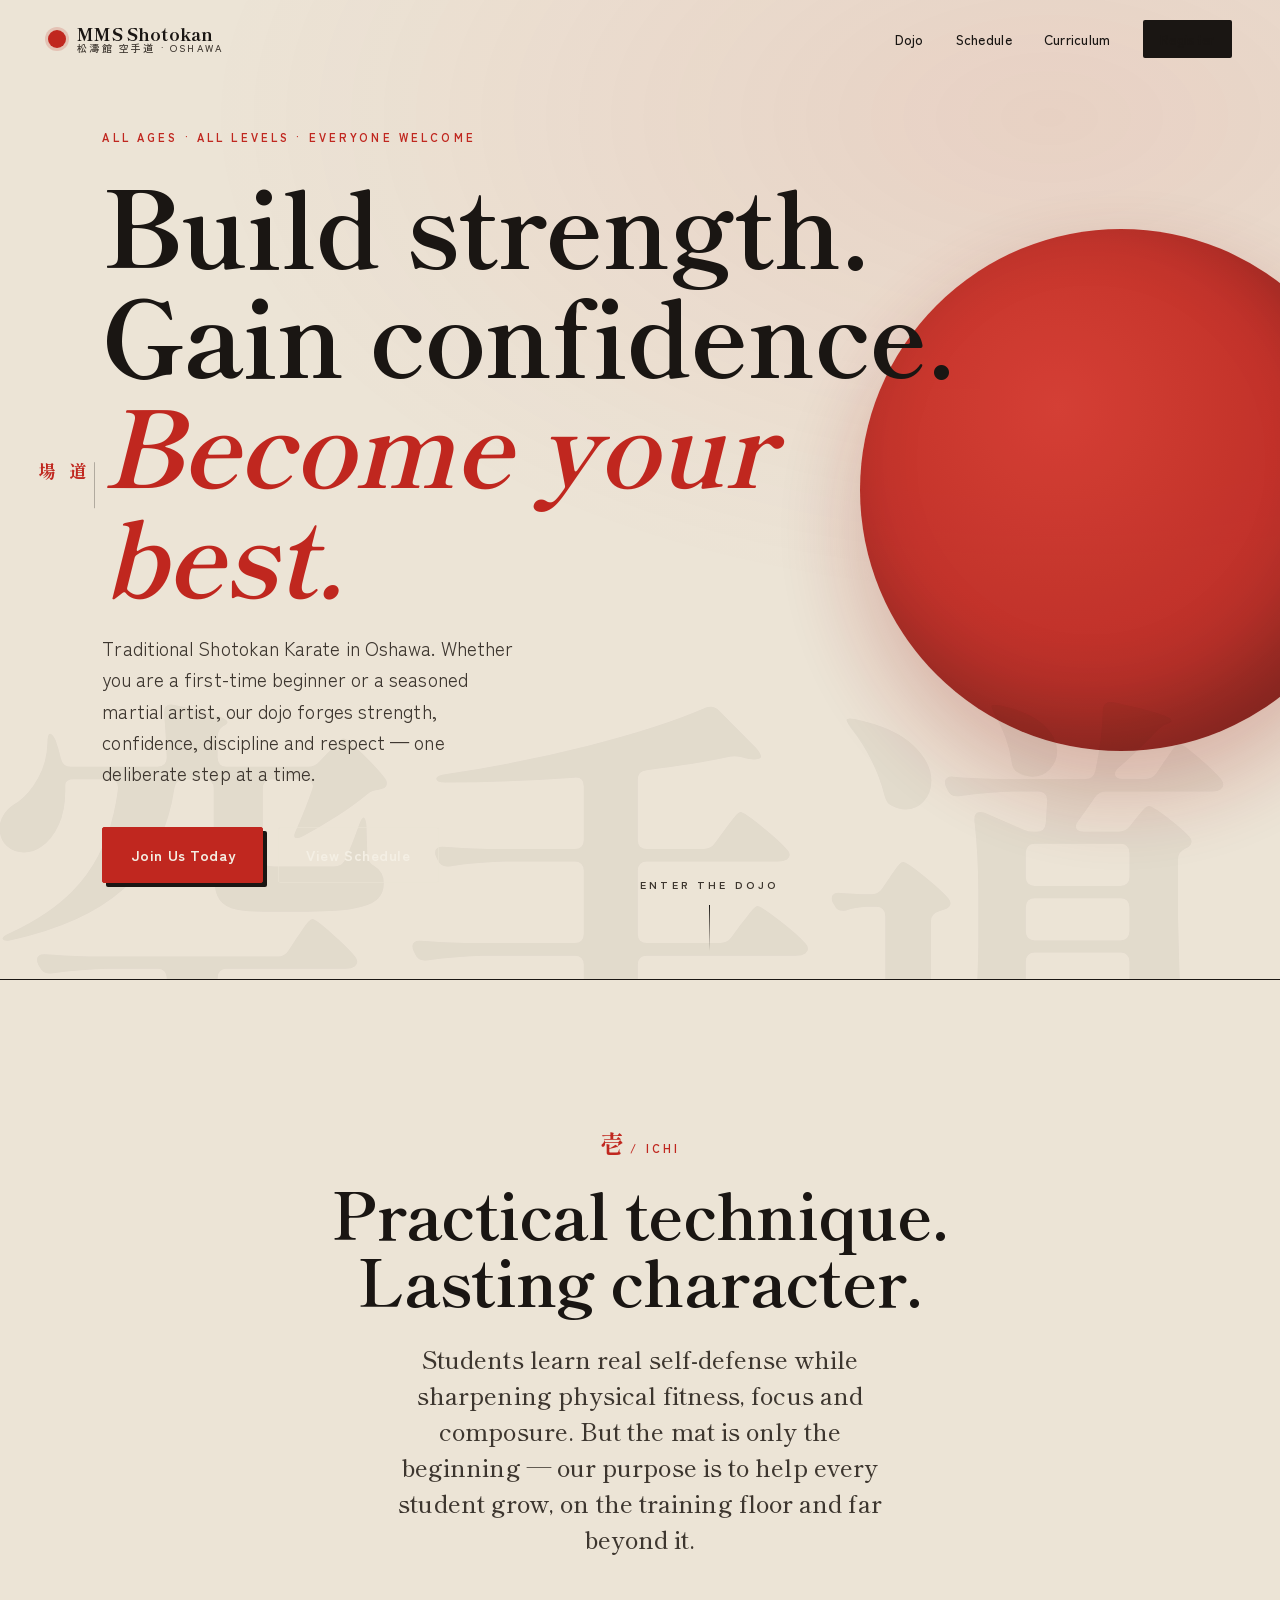
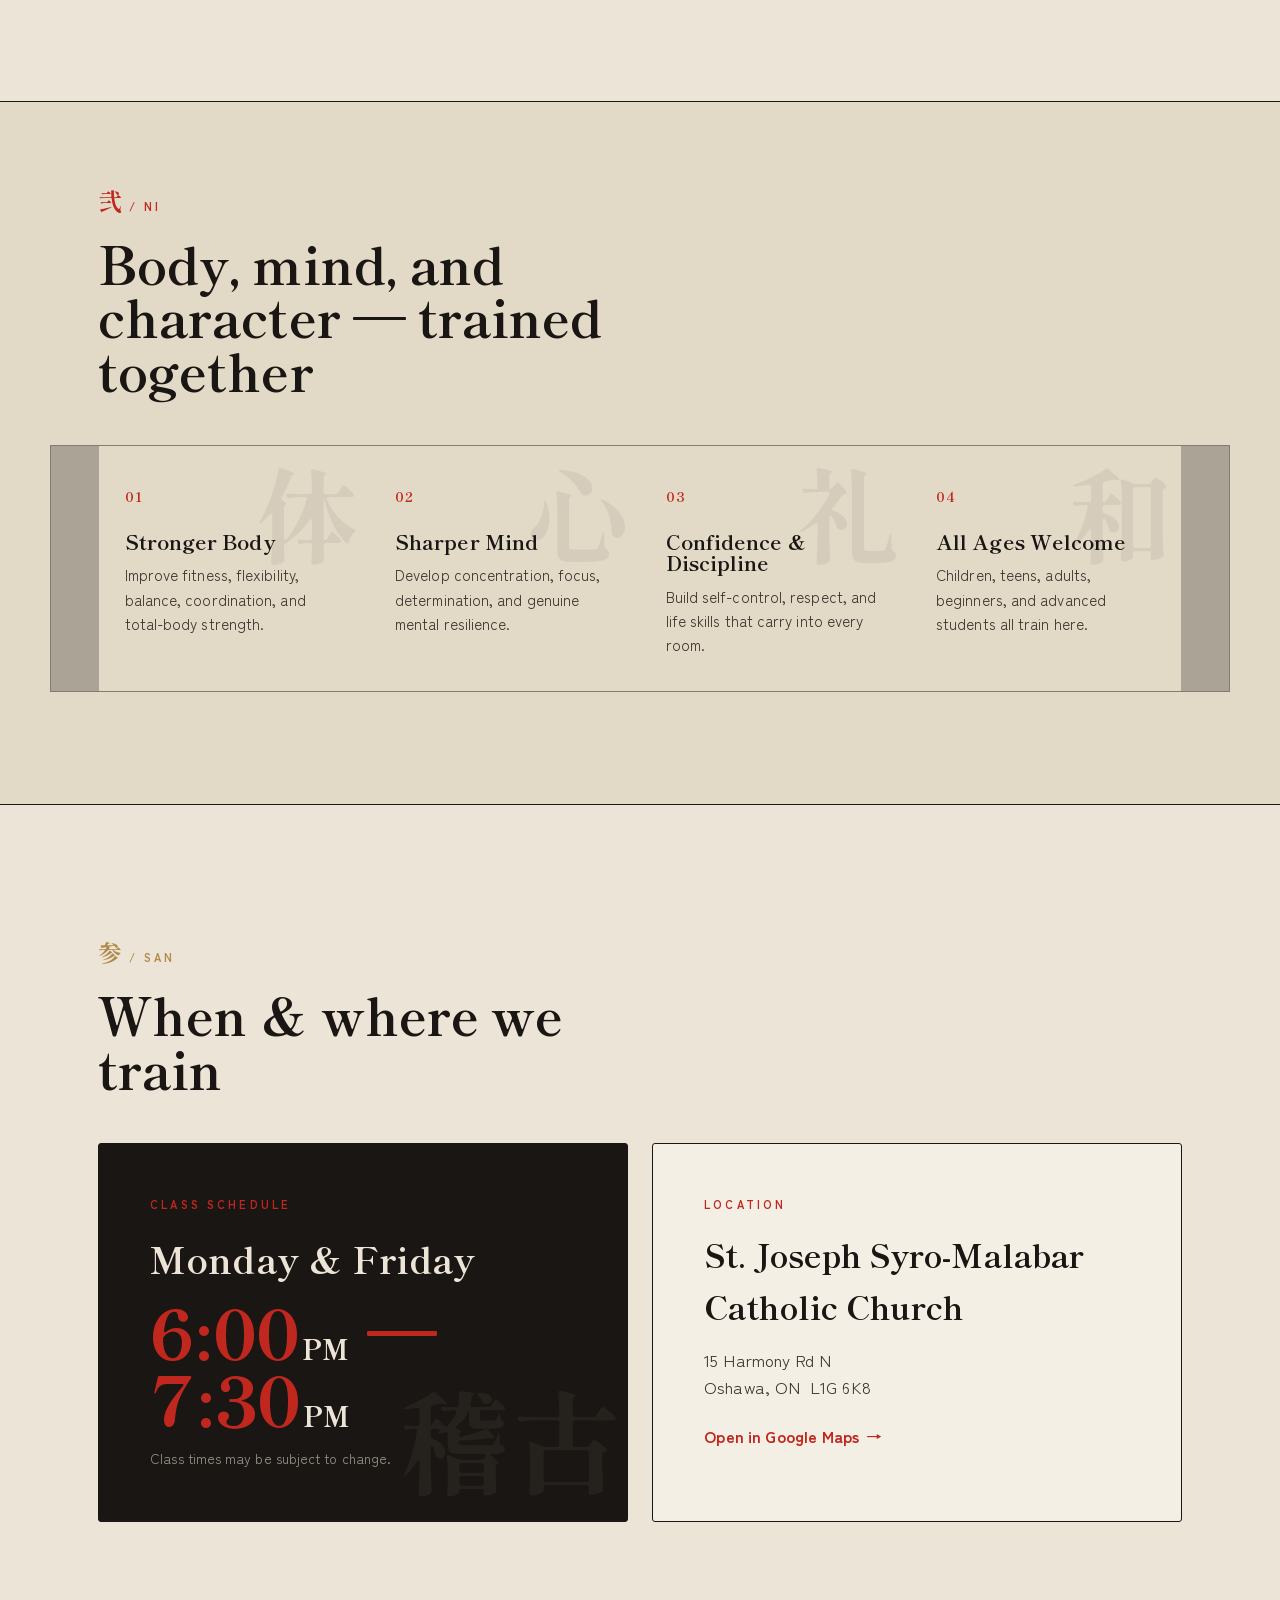
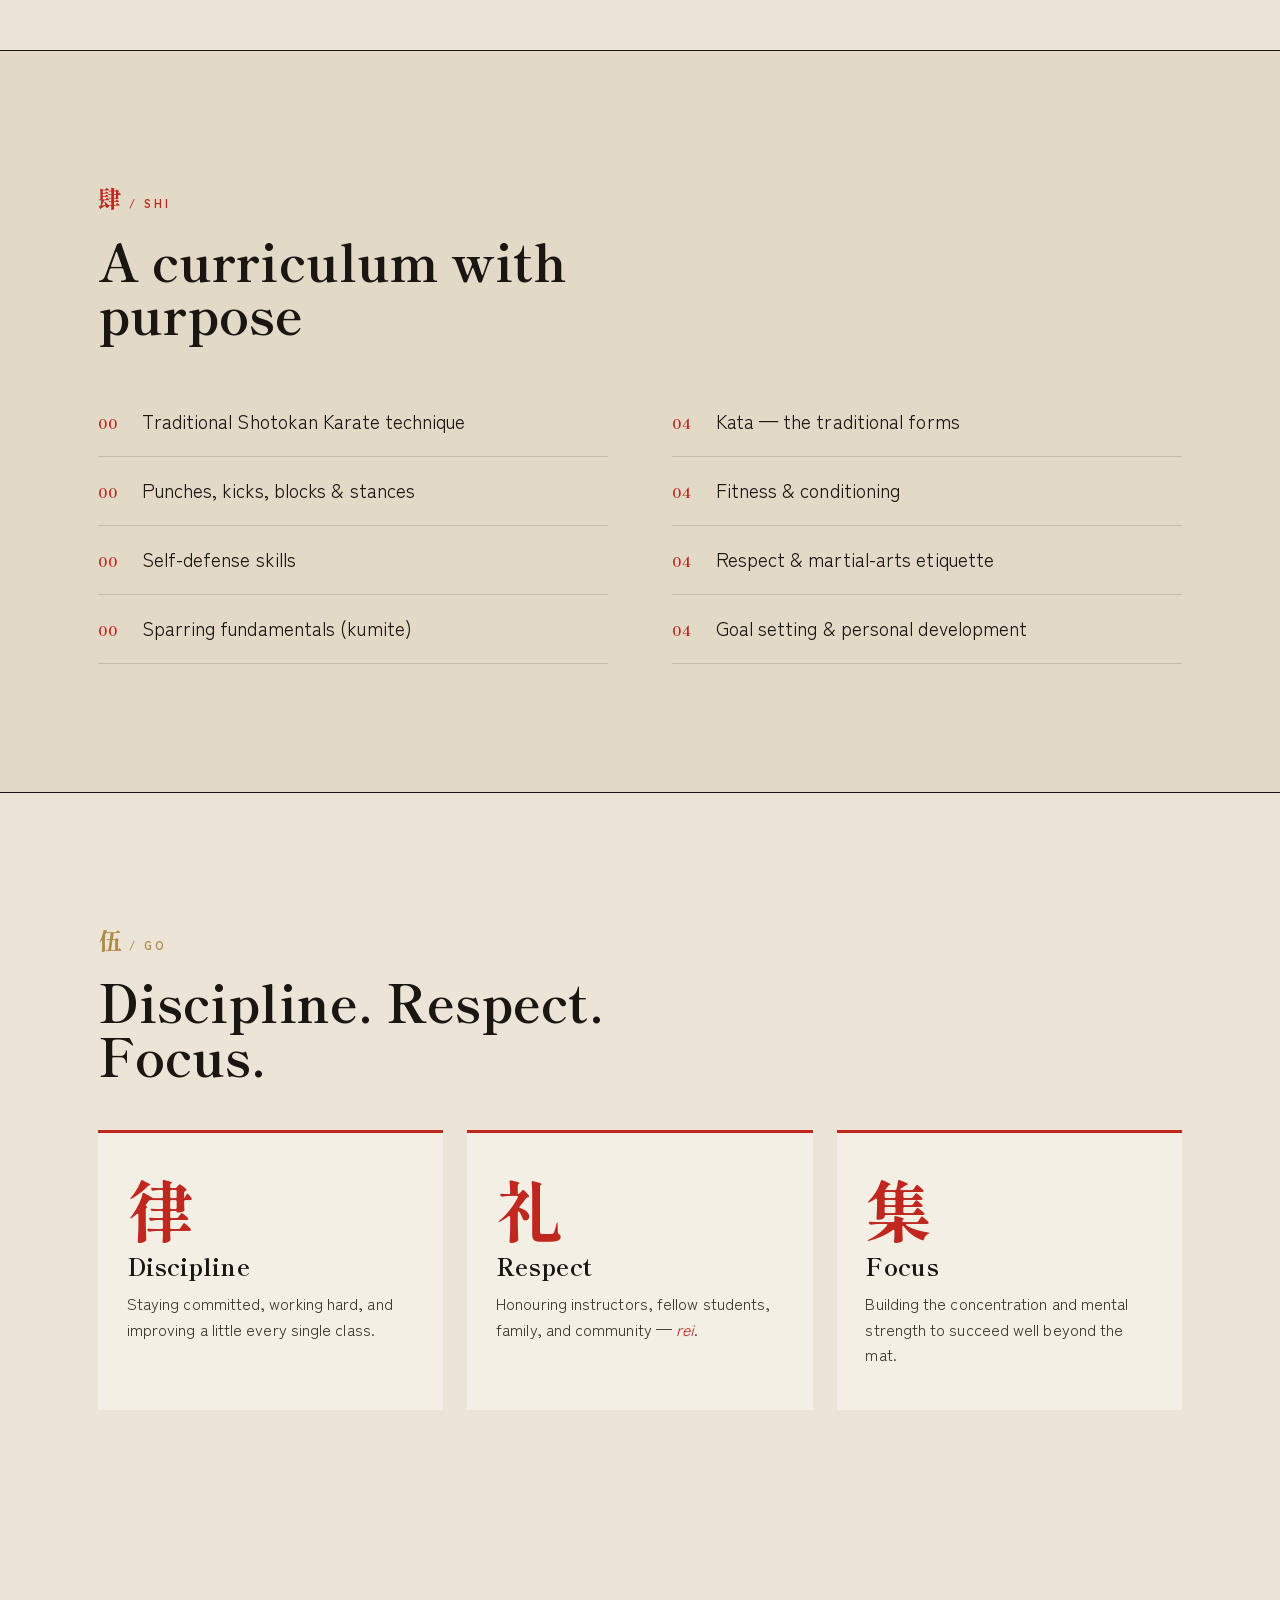
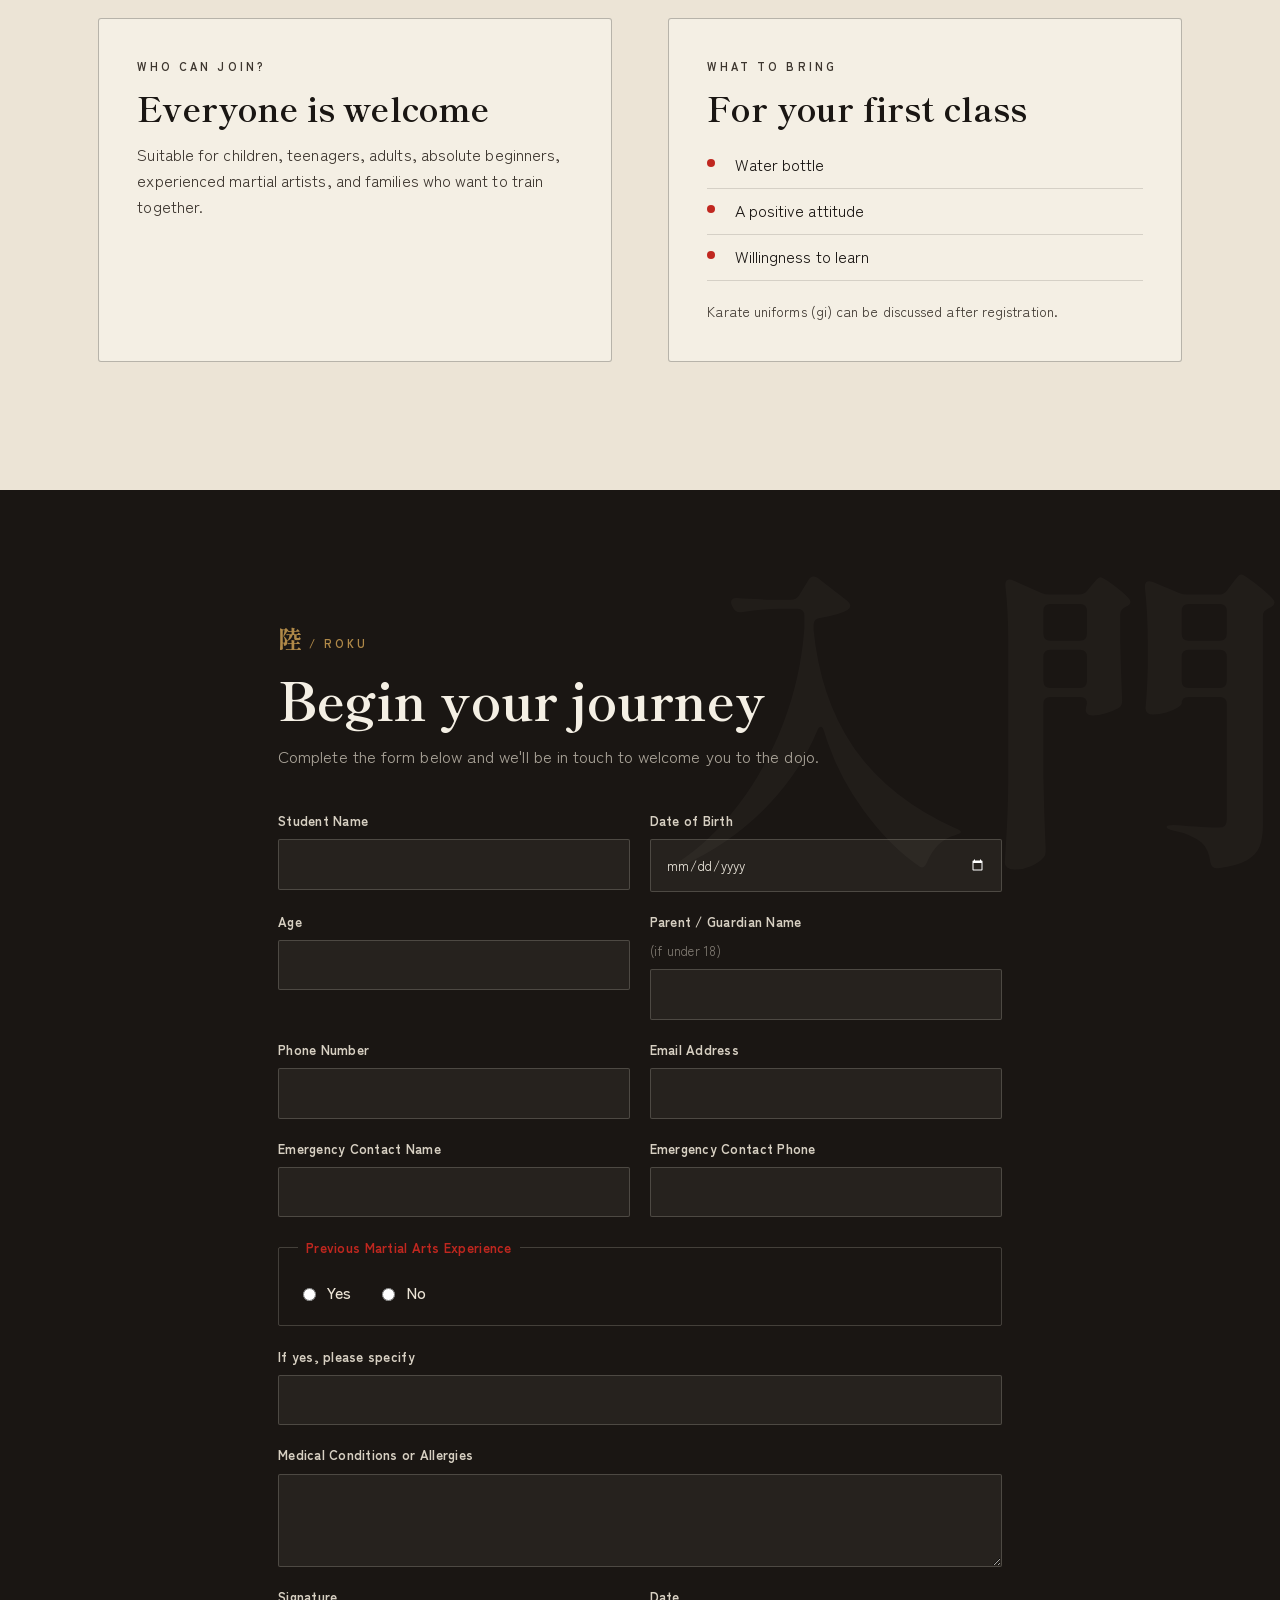
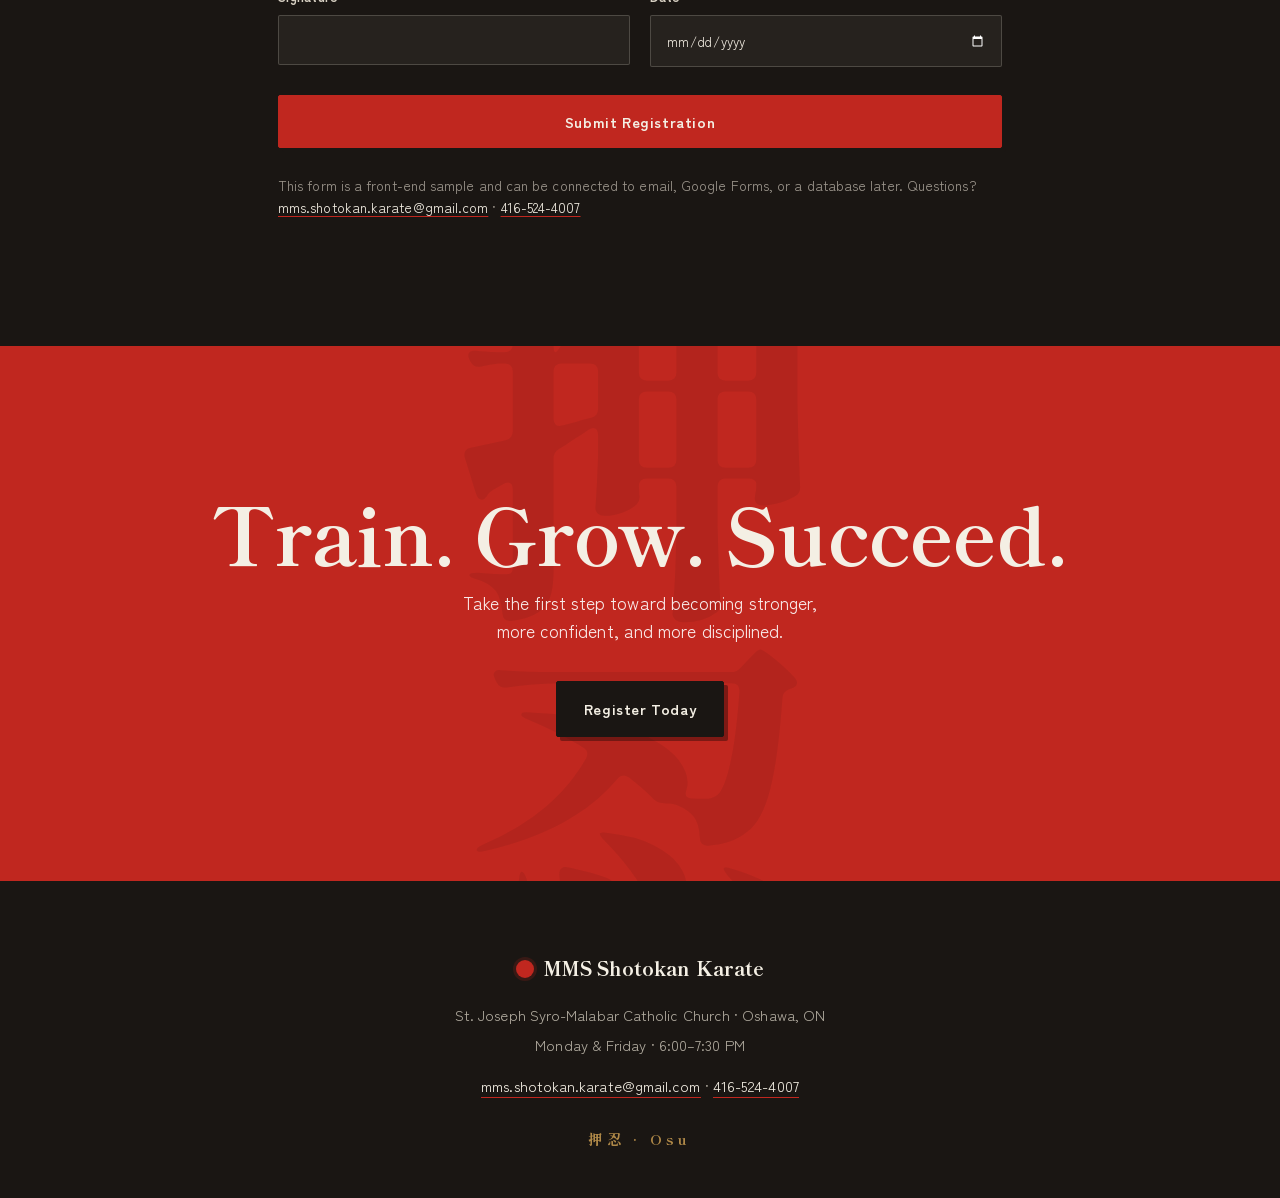
==== index.html @ a51471c2 "Redesign MMS Shotokan site — 'Sumi-e Dojo' aesthetic Rebuild the one-page dojo site with a distincti" ====
<!DOCTYPE html>
<html lang="en">
<head>
  <meta charset="UTF-8" />
  <meta name="viewport" content="width=device-width, initial-scale=1.0" />
  <title>MMS Shotokan Karate — Oshawa Dojo</title>
  <meta name="description" content="Traditional Shotokan Karate in Oshawa, Ontario. All ages, all levels. Build strength, confidence, discipline and respect. Monday & Friday, 6:00–7:30 PM." />
  <link rel="preconnect" href="https://fonts.googleapis.com" />
  <link rel="preconnect" href="https://fonts.gstatic.com" crossorigin />
  <link href="https://fonts.googleapis.com/css2?family=Shippori+Mincho+B1:wght@500;600;700;800&family=Zen+Kaku+Gothic+New:wght@400;500;700;900&display=swap" rel="stylesheet" />
  <link rel="stylesheet" href="styles.css" />
</head>
<body>
  <!-- grain + paper texture overlay -->
  <div class="grain" aria-hidden="true"></div>

  <header class="topbar" id="top">
    <a class="brand" href="#top" aria-label="MMS Shotokan Karate — home">
      <span class="brand-mark" aria-hidden="true"></span>
      <span class="brand-text">
        <span class="brand-name">MMS Shotokan</span>
        <span class="brand-sub">松濤館 空手道 · Oshawa</span>
      </span>
    </a>
    <nav class="topnav" aria-label="Primary">
      <a href="#philosophy">Dojo</a>
      <a href="#schedule">Schedule</a>
      <a href="#learn">Curriculum</a>
      <a href="#register" class="nav-cta">Register</a>
    </nav>
  </header>

  <!-- ================= HERO ================= -->
  <section class="hero" aria-labelledby="hero-title">
    <div class="hinomaru" aria-hidden="true"></div>
    <span class="kanji-watermark" aria-hidden="true">空手道</span>
    <span class="vertical-tag" aria-hidden="true">
      <span>道</span><span>場</span>
    </span>

    <div class="hero-inner">
      <p class="eyebrow reveal" style="--d:0">All Ages · All Levels · Everyone Welcome</p>
      <h1 id="hero-title" class="reveal" style="--d:1">
        Build strength.<br />
        Gain confidence.<br />
        <em>Become your best.</em>
      </h1>
      <p class="hero-lede reveal" style="--d:2">
        Traditional Shotokan Karate in Oshawa. Whether you are a first-time beginner
        or a seasoned martial artist, our dojo forges strength, confidence, discipline
        and respect — one deliberate step at a time.
      </p>
      <div class="hero-actions reveal" style="--d:3">
        <a href="#register" class="btn btn-solid">Join Us Today</a>
        <a href="#schedule" class="btn btn-ghost">View Schedule</a>
      </div>
    </div>

    <a href="#philosophy" class="scroll-cue reveal" style="--d:4" aria-label="Scroll to learn more">
      <span>Enter the dojo</span>
      <span class="scroll-line" aria-hidden="true"></span>
    </a>
  </section>

  <main>
    <!-- ================= PHILOSOPHY ================= -->
    <section class="philosophy" id="philosophy" aria-labelledby="phil-title">
      <p class="section-index"><span>壱</span> / Ichi</p>
      <h2 id="phil-title" class="fade">
        Practical technique. Lasting character.
      </h2>
      <p class="philosophy-body fade">
        Students learn real self-defense while sharpening physical fitness, focus and
        composure. But the mat is only the beginning — our purpose is to help every
        student grow, on the training floor and far beyond it.
      </p>
    </section>

    <!-- ================= WHY / PILLARS ================= -->
    <section class="pillars" aria-labelledby="pillars-title">
      <div class="section-head">
        <p class="section-index"><span>弐</span> / Ni</p>
        <h2 id="pillars-title" class="fade">Body, mind, and character — trained together</h2>
      </div>

      <div class="pillar-grid">
        <article class="pillar fade" style="--i:0">
          <span class="pillar-num" aria-hidden="true">01</span>
          <span class="pillar-kanji" aria-hidden="true">体</span>
          <h3>Stronger Body</h3>
          <p>Improve fitness, flexibility, balance, coordination, and total-body strength.</p>
        </article>
        <article class="pillar fade" style="--i:1">
          <span class="pillar-num" aria-hidden="true">02</span>
          <span class="pillar-kanji" aria-hidden="true">心</span>
          <h3>Sharper Mind</h3>
          <p>Develop concentration, focus, determination, and genuine mental resilience.</p>
        </article>
        <article class="pillar fade" style="--i:2">
          <span class="pillar-num" aria-hidden="true">03</span>
          <span class="pillar-kanji" aria-hidden="true">礼</span>
          <h3>Confidence &amp; Discipline</h3>
          <p>Build self-control, respect, and life skills that carry into every room.</p>
        </article>
        <article class="pillar fade" style="--i:3">
          <span class="pillar-num" aria-hidden="true">04</span>
          <span class="pillar-kanji" aria-hidden="true">和</span>
          <h3>All Ages Welcome</h3>
          <p>Children, teens, adults, beginners, and advanced students all train here.</p>
        </article>
      </div>
    </section>

    <!-- ================= SCHEDULE + LOCATION ================= -->
    <section class="schedule" id="schedule" aria-labelledby="sched-title">
      <div class="section-head light">
        <p class="section-index"><span>参</span> / San</p>
        <h2 id="sched-title" class="fade">When &amp; where we train</h2>
      </div>

      <div class="schedule-grid">
        <div class="sched-card sched-time fade">
          <p class="card-eyebrow">Class Schedule</p>
          <p class="days">Monday &amp; Friday</p>
          <p class="time">6:00<span class="tsmall">PM</span> — 7:30<span class="tsmall">PM</span></p>
          <p class="fine">Class times may be subject to change.</p>
        </div>

        <div class="sched-card sched-place fade">
          <p class="card-eyebrow">Location</p>
          <p class="place-name">St. Joseph Syro-Malabar Catholic Church</p>
          <p class="place-addr">15 Harmony Rd N<br />Oshawa, ON&nbsp;&nbsp;L1G 6K8</p>
          <a
            class="map-link"
            href="https://www.google.com/maps/search/?api=1&query=15+Harmony+Rd+N+Oshawa+ON+L1G+6K8"
            target="_blank"
            rel="noopener"
          >Open in Google Maps <span aria-hidden="true">→</span></a>
        </div>
      </div>
    </section>

    <!-- ================= CURRICULUM ================= -->
    <section class="curriculum" id="learn" aria-labelledby="learn-title">
      <div class="section-head">
        <p class="section-index"><span>肆</span> / Shi</p>
        <h2 id="learn-title" class="fade">A curriculum with purpose</h2>
      </div>

      <div class="curr-grid">
        <ol class="curr-list fade">
          <li><span>Traditional Shotokan Karate technique</span></li>
          <li><span>Punches, kicks, blocks &amp; stances</span></li>
          <li><span>Self-defense skills</span></li>
          <li><span>Sparring fundamentals (kumite)</span></li>
        </ol>
        <ol class="curr-list fade" start="5">
          <li><span>Kata — the traditional forms</span></li>
          <li><span>Fitness &amp; conditioning</span></li>
          <li><span>Respect &amp; martial-arts etiquette</span></li>
          <li><span>Goal setting &amp; personal development</span></li>
        </ol>
      </div>
    </section>

    <!-- ================= VALUES ================= -->
    <section class="values" aria-labelledby="values-title">
      <div class="section-head light">
        <p class="section-index"><span>伍</span> / Go</p>
        <h2 id="values-title" class="fade">Discipline. Respect. Focus.</h2>
      </div>

      <div class="value-row">
        <article class="value fade" style="--i:0">
          <span class="value-kanji" aria-hidden="true">律</span>
          <h3>Discipline</h3>
          <p>Staying committed, working hard, and improving a little every single class.</p>
        </article>
        <article class="value fade" style="--i:1">
          <span class="value-kanji" aria-hidden="true">礼</span>
          <h3>Respect</h3>
          <p>Honouring instructors, fellow students, family, and community — <em>rei</em>.</p>
        </article>
        <article class="value fade" style="--i:2">
          <span class="value-kanji" aria-hidden="true">集</span>
          <h3>Focus</h3>
          <p>Building the concentration and mental strength to succeed well beyond the mat.</p>
        </article>
      </div>
    </section>

    <!-- ================= JOIN / BRING ================= -->
    <section class="join" aria-labelledby="join-title">
      <div class="join-col fade">
        <p class="card-eyebrow">Who Can Join?</p>
        <h3 id="join-title">Everyone is welcome</h3>
        <p>
          Suitable for children, teenagers, adults, absolute beginners, experienced
          martial artists, and families who want to train together.
        </p>
      </div>
      <div class="join-col fade">
        <p class="card-eyebrow">What to Bring</p>
        <h3>For your first class</h3>
        <ul class="bring-list">
          <li>Water bottle</li>
          <li>A positive attitude</li>
          <li>Willingness to learn</li>
        </ul>
        <p class="fine">Karate uniforms (gi) can be discussed after registration.</p>
      </div>
    </section>

    <!-- ================= REGISTRATION ================= -->
    <section class="register" id="register" aria-labelledby="reg-title">
      <div class="register-inner">
        <div class="section-head light">
          <p class="section-index"><span>陸</span> / Roku</p>
          <h2 id="reg-title" class="fade">Begin your journey</h2>
          <p class="register-lede fade">Complete the form below and we'll be in touch to welcome you to the dojo.</p>
        </div>

        <form class="reg-form fade" novalidate>
          <div class="field-grid">
            <label class="field">Student Name<input type="text" name="studentName" autocomplete="name" /></label>
            <label class="field">Date of Birth<input type="date" name="dob" /></label>
            <label class="field">Age<input type="number" name="age" min="1" /></label>
            <label class="field">Parent / Guardian Name <span class="opt">(if under 18)</span><input type="text" name="guardian" /></label>
            <label class="field">Phone Number<input type="tel" name="phone" autocomplete="tel" /></label>
            <label class="field">Email Address<input type="email" name="email" autocomplete="email" /></label>
            <label class="field">Emergency Contact Name<input type="text" name="emergencyName" /></label>
            <label class="field">Emergency Contact Phone<input type="tel" name="emergencyPhone" /></label>
          </div>

          <fieldset class="field-full">
            <legend>Previous Martial Arts Experience</legend>
            <div class="radio-row">
              <label class="radio"><input type="radio" name="experience" value="yes" /> <span>Yes</span></label>
              <label class="radio"><input type="radio" name="experience" value="no" /> <span>No</span></label>
            </div>
          </fieldset>

          <label class="field field-full">If yes, please specify<input type="text" name="experienceDetails" /></label>
          <label class="field field-full">Medical Conditions or Allergies<textarea name="medical" rows="3"></textarea></label>

          <div class="field-grid">
            <label class="field">Signature<input type="text" name="signature" /></label>
            <label class="field">Date<input type="date" name="date" /></label>
          </div>

          <button type="submit" class="btn btn-solid btn-block">Submit Registration</button>
          <p class="form-note" role="status">
            This form is a front-end sample and can be connected to email, Google Forms, or a database later.
            Questions? <a href="mailto:mms.shotokan.karate@gmail.com">mms.shotokan.karate@gmail.com</a>
            · <a href="tel:+14165244007">416-524-4007</a>
          </p>
        </form>
      </div>
    </section>

    <!-- ================= CTA ================= -->
    <section class="cta">
      <span class="cta-kanji" aria-hidden="true">押忍</span>
      <h2 class="fade">Train. Grow. Succeed.</h2>
      <p class="fade">Take the first step toward becoming stronger, more confident, and more disciplined.</p>
      <a href="#register" class="btn btn-solid fade">Register Today</a>
    </section>
  </main>

  <footer class="site-footer">
    <div class="foot-brand">
      <span class="brand-mark" aria-hidden="true"></span>
      <span>MMS Shotokan Karate</span>
    </div>
    <p class="foot-line">St. Joseph Syro-Malabar Catholic Church · Oshawa, ON</p>
    <p class="foot-line">Monday &amp; Friday · 6:00–7:30 PM</p>
    <p class="foot-contact">
      <a href="mailto:mms.shotokan.karate@gmail.com">mms.shotokan.karate@gmail.com</a>
      <span aria-hidden="true">·</span>
      <a href="tel:+14165244007">416-524-4007</a>
    </p>
    <p class="foot-osu" aria-hidden="true">押忍 · Osu</p>
  </footer>

  <script>
    // Staggered scroll reveal — respects reduced motion.
    (function () {
      var reduce = window.matchMedia('(prefers-reduced-motion: reduce)').matches;
      var items = document.querySelectorAll('.fade');
      if (reduce || !('IntersectionObserver' in window)) {
        items.forEach(function (el) { el.classList.add('in'); });
        return;
      }
      var io = new IntersectionObserver(function (entries) {
        entries.forEach(function (e) {
          if (e.isIntersecting) {
            e.target.classList.add('in');
            io.unobserve(e.target);
          }
        });
      }, { threshold: 0.16, rootMargin: '0px 0px -8% 0px' });
      items.forEach(function (el) { io.observe(el); });
    })();

    // Topbar condense on scroll.
    (function () {
      var bar = document.querySelector('.topbar');
      var onScroll = function () {
        if (window.scrollY > 32) bar.classList.add('scrolled');
        else bar.classList.remove('scrolled');
      };
      window.addEventListener('scroll', onScroll, { passive: true });
      onScroll();
    })();

    // Friendly front-end-only form handling.
    (function () {
      var form = document.querySelector('.reg-form');
      if (!form) return;
      form.addEventListener('submit', function (ev) {
        ev.preventDefault();
        var btn = form.querySelector('button[type="submit"]');
        var name = (form.studentName.value || '').trim();
        btn.textContent = name ? 'Received — thank you, ' + name.split(' ')[0] + ' 押忍' : 'Received — thank you 押忍';
        btn.classList.add('is-done');
        btn.disabled = true;
      });
    })();
  </script>
</body>
</html>
---- styles.css ----
/* ============================================================
   MMS Shotokan Karate — "Sumi-e Dojo"
   Washi paper · sumi ink · a single hinomaru vermilion.
   Type: Shippori Mincho B1 (ink serif) + Zen Kaku Gothic New.
   ============================================================ */

:root {
  --ink:      #1a1613;   /* sumi black-brown */
  --ink-soft: #3d362f;
  --paper:    #ece4d6;   /* washi warm off-white */
  --paper-2:  #e3d9c7;
  --paper-3:  #f4efe4;   /* raised card */
  --vermilion:#c0271f;   /* hinomaru red */
  --vermilion-deep:#9a1c17;
  --gold:     #b08948;
  --line:     rgba(26, 22, 19, 0.14);
  --line-strong: rgba(26, 22, 19, 0.28);

  --serif: "Shippori Mincho B1", "Times New Roman", serif;
  --sans:  "Zen Kaku Gothic New", system-ui, sans-serif;

  --wrap: 1180px;
  --ease: cubic-bezier(0.22, 1, 0.36, 1);
}

* { box-sizing: border-box; }

html {
  scroll-behavior: smooth;
  -webkit-text-size-adjust: 100%;
}

body {
  margin: 0;
  font-family: var(--sans);
  color: var(--ink);
  background: var(--paper);
  line-height: 1.62;
  font-weight: 400;
  overflow-x: hidden;
  letter-spacing: 0.005em;
}

a { color: inherit; }
h1, h2, h3, p { margin: 0; }
em { font-style: italic; }

::selection { background: var(--vermilion); color: var(--paper-3); }

/* ---------- Paper grain overlay ---------- */
.grain {
  position: fixed;
  inset: 0;
  z-index: 1;
  pointer-events: none;
  opacity: 0.5;
  mix-blend-mode: multiply;
  background-image: url("data:image/svg+xml,%3Csvg xmlns='http://www.w3.org/2000/svg' width='140' height='140'%3E%3Cfilter id='n'%3E%3CfeTurbulence type='fractalNoise' baseFrequency='0.85' numOctaves='2' stitchTiles='stitch'/%3E%3CfeColorMatrix type='saturate' values='0'/%3E%3C/filter%3E%3Crect width='100%25' height='100%25' filter='url(%23n)' opacity='0.5'/%3E%3C/svg%3E");
}

/* ---------- Shared type ---------- */
.eyebrow, .card-eyebrow, .section-index {
  font-family: var(--sans);
  text-transform: uppercase;
  letter-spacing: 0.28em;
  font-size: 0.7rem;
  font-weight: 700;
}

.card-eyebrow { color: var(--vermilion); margin-bottom: 1rem; }

h1, h2, h3 { font-family: var(--serif); font-weight: 700; line-height: 1.04; }

/* ---------- Buttons ---------- */
.btn {
  --pad: 0.95rem 1.7rem;
  display: inline-flex;
  align-items: center;
  justify-content: center;
  gap: 0.6em;
  padding: var(--pad);
  font-family: var(--sans);
  font-weight: 700;
  font-size: 0.92rem;
  letter-spacing: 0.04em;
  text-decoration: none;
  border: 1.5px solid var(--ink);
  border-radius: 2px;
  cursor: pointer;
  transition: transform 0.4s var(--ease), background 0.35s var(--ease),
              color 0.35s var(--ease), box-shadow 0.4s var(--ease);
  position: relative;
}
.btn-solid {
  background: var(--vermilion);
  border-color: var(--vermilion);
  color: var(--paper-3);
  box-shadow: 4px 4px 0 var(--ink);
}
.btn-solid:hover {
  transform: translate(-2px, -2px);
  box-shadow: 7px 7px 0 var(--ink);
  background: var(--vermilion-deep);
}
.btn-ghost {
  background: transparent;
  color: var(--paper-3);
  border-color: rgba(236, 228, 214, 0.55);
}
.btn-ghost:hover {
  background: rgba(236, 228, 214, 0.1);
  border-color: var(--paper-3);
}
.btn-block { width: 100%; margin-top: 0.5rem; }
.btn.is-done { background: var(--ink); border-color: var(--ink); cursor: default; }

/* ============================================================
   TOPBAR
   ============================================================ */
.topbar {
  position: fixed;
  top: 0; left: 0; right: 0;
  z-index: 40;
  display: flex;
  align-items: center;
  justify-content: space-between;
  padding: 1.25rem clamp(1.1rem, 4vw, 3rem);
  transition: padding 0.4s var(--ease), background 0.4s var(--ease),
              box-shadow 0.4s var(--ease), border-color 0.4s var(--ease);
  border-bottom: 1px solid transparent;
}
.topbar.scrolled {
  padding-top: 0.7rem;
  padding-bottom: 0.7rem;
  background: rgba(236, 228, 214, 0.82);
  backdrop-filter: blur(10px);
  border-bottom-color: var(--line);
}

.brand { display: flex; align-items: center; gap: 0.7rem; text-decoration: none; }
.brand-mark {
  width: 18px; height: 18px;
  border-radius: 50%;
  background: var(--vermilion);
  box-shadow: 0 0 0 3px rgba(192, 39, 31, 0.18);
  flex: none;
}
.brand-text { display: flex; flex-direction: column; line-height: 1.05; }
.brand-name { font-family: var(--serif); font-weight: 800; font-size: 1.08rem; letter-spacing: 0.01em; }
.brand-sub { font-size: 0.62rem; letter-spacing: 0.22em; text-transform: uppercase; color: var(--ink-soft); font-weight: 500; }

.topnav { display: flex; align-items: center; gap: clamp(1rem, 2.5vw, 2rem); }
.topnav a {
  text-decoration: none;
  font-size: 0.86rem;
  font-weight: 500;
  letter-spacing: 0.02em;
  position: relative;
  color: var(--ink);
}
.topnav a:not(.nav-cta)::after {
  content: "";
  position: absolute; left: 0; bottom: -5px;
  width: 100%; height: 1.5px;
  background: var(--vermilion);
  transform: scaleX(0); transform-origin: left;
  transition: transform 0.35s var(--ease);
}
.topnav a:not(.nav-cta):hover::after { transform: scaleX(1); }
.nav-cta {
  background: var(--ink);
  color: var(--paper-3);
  padding: 0.5rem 1.1rem;
  border-radius: 2px;
  font-weight: 700;
  transition: background 0.3s var(--ease);
}
.nav-cta:hover { background: var(--vermilion); }

/* ============================================================
   HERO
   ============================================================ */
.hero {
  position: relative;
  z-index: 2;
  min-height: 100svh;
  display: flex;
  flex-direction: column;
  justify-content: center;
  padding: 8rem clamp(1.2rem, 5vw, 5rem) 6rem;
  background:
    radial-gradient(120% 90% at 82% 12%, rgba(192,39,31,0.10), transparent 55%),
    var(--paper);
  overflow: hidden;
  border-bottom: 1.5px solid var(--ink);
}

.hinomaru {
  position: absolute;
  top: 50%; right: -8vw;
  transform: translateY(-50%);
  width: min(58vh, 620px);
  height: min(58vh, 620px);
  border-radius: 50%;
  background: radial-gradient(circle at 38% 34%, #d3352b, var(--vermilion) 46%, var(--vermilion-deep) 100%);
  box-shadow: inset -30px -30px 80px rgba(0,0,0,0.28), 0 40px 90px rgba(154,28,23,0.28);
  opacity: 0;
  animation: rise 1.6s var(--ease) 0.15s forwards;
}
@keyframes rise {
  from { opacity: 0; transform: translateY(-46%) scale(0.86); }
  to   { opacity: 0.94; transform: translateY(-50%) scale(1); }
}

.kanji-watermark {
  position: absolute;
  left: -0.06em; bottom: -0.18em;
  font-family: var(--serif);
  font-weight: 800;
  font-size: 34vw;
  line-height: 0.8;
  color: var(--ink);
  opacity: 0.045;
  pointer-events: none;
  user-select: none;
  letter-spacing: -0.04em;
}

.vertical-tag {
  position: absolute;
  top: 50%; left: clamp(0.5rem, 2.5vw, 2.2rem);
  transform: translateY(-50%);
  display: flex;
  flex-direction: column;
  gap: 0.15em;
  font-family: var(--serif);
  font-weight: 700;
  font-size: 1.1rem;
  color: var(--vermilion);
  writing-mode: vertical-rl;
}
.vertical-tag::before {
  content: "";
  display: block;
  width: 1px; height: 46px;
  margin: 0 auto 0.6rem;
  background: var(--line-strong);
}

.hero-inner {
  position: relative;
  z-index: 3;
  max-width: 900px;
  margin-left: clamp(0px, 3vw, 60px);
}
.hero .eyebrow { color: var(--vermilion); margin-bottom: 1.4rem; }

h1 {
  font-size: clamp(2.9rem, 8.5vw, 6.6rem);
  letter-spacing: -0.01em;
  margin-bottom: 1.6rem;
}
h1 em { color: var(--vermilion); font-style: italic; }

.hero-lede {
  max-width: 46ch;
  font-size: clamp(1.02rem, 1.5vw, 1.22rem);
  color: var(--ink-soft);
  margin-bottom: 2.4rem;
}
.hero-actions { display: flex; flex-wrap: wrap; gap: 0.9rem; }

.scroll-cue {
  position: absolute;
  left: 50%; bottom: 1.8rem;
  transform: translateX(-50%);
  z-index: 3;
  display: flex;
  flex-direction: column;
  align-items: center;
  gap: 0.7rem;
  text-decoration: none;
  font-size: 0.66rem;
  letter-spacing: 0.3em;
  text-transform: uppercase;
  color: var(--ink-soft);
  font-weight: 600;
}
.scroll-line {
  width: 1px; height: 46px;
  background: linear-gradient(var(--ink), transparent);
  animation: cue 2s ease-in-out infinite;
  transform-origin: top;
}
@keyframes cue {
  0%, 100% { transform: scaleY(0.4); opacity: 0.4; }
  50%      { transform: scaleY(1);   opacity: 1; }
}

/* ---------- Hero staggered reveal ---------- */
.reveal { opacity: 0; transform: translateY(26px); animation: revealIn 0.9s var(--ease) forwards; animation-delay: calc(0.35s + var(--d) * 0.13s); }
@keyframes revealIn { to { opacity: 1; transform: none; } }

/* ============================================================
   SECTION SCAFFOLD
   ============================================================ */
section { position: relative; z-index: 2; }

.section-head { max-width: var(--wrap); margin: 0 auto 3rem; padding: 0 clamp(1.2rem, 5vw, 3rem); }
.section-index {
  display: inline-flex;
  align-items: baseline;
  gap: 0.6em;
  color: var(--vermilion);
  margin-bottom: 1rem;
}
.section-index span { font-family: var(--serif); font-size: 1.5rem; letter-spacing: 0; }
.section-head h2 { font-size: clamp(1.9rem, 4.2vw, 3.2rem); max-width: 18ch; }
.section-head.light .section-index { color: var(--gold); }

/* ---------- Fade-up on scroll ---------- */
.fade { opacity: 0; transform: translateY(32px); transition: opacity 0.9s var(--ease), transform 0.9s var(--ease); }
.fade.in { opacity: 1; transform: none; }
.pillar.fade, .value.fade { transition-delay: calc(var(--i) * 0.09s); }

/* ============================================================
   PHILOSOPHY
   ============================================================ */
.philosophy {
  max-width: 960px;
  margin: 0 auto;
  padding: clamp(5rem, 12vw, 9rem) clamp(1.2rem, 5vw, 3rem);
  text-align: center;
}
.philosophy .section-index { justify-content: center; }
.philosophy h2 {
  font-size: clamp(2.1rem, 5.5vw, 4rem);
  margin: 0 auto 1.8rem;
  letter-spacing: -0.01em;
}
.philosophy-body {
  font-size: clamp(1.1rem, 2vw, 1.5rem);
  line-height: 1.5;
  color: var(--ink-soft);
  max-width: 40ch;
  margin: 0 auto;
  font-family: var(--serif);
  font-weight: 500;
}

/* ============================================================
   PILLARS
   ============================================================ */
.pillars {
  padding: clamp(3rem, 7vw, 5rem) 0 clamp(4rem, 9vw, 7rem);
  background: var(--paper-2);
  border-top: 1.5px solid var(--ink);
  border-bottom: 1.5px solid var(--ink);
}
.pillar-grid {
  max-width: var(--wrap);
  margin: 0 auto;
  padding: 0 clamp(1.2rem, 5vw, 3rem);
  display: grid;
  grid-template-columns: repeat(4, 1fr);
  gap: 0;
  border: 1px solid var(--line-strong);
  background: var(--line-strong);
}
.pillar {
  position: relative;
  background: var(--paper-2);
  padding: 2.3rem 1.6rem 2.1rem;
  overflow: hidden;
  transition: background 0.4s var(--ease);
}
.pillar:hover { background: var(--paper-3); }
.pillar-num {
  font-family: var(--serif);
  font-size: 0.85rem;
  font-weight: 700;
  color: var(--vermilion);
  letter-spacing: 0.1em;
}
.pillar-kanji {
  position: absolute;
  top: -0.18em; right: 0.1em;
  font-family: var(--serif);
  font-weight: 800;
  font-size: 6.5rem;
  color: var(--ink);
  opacity: 0.06;
  transition: opacity 0.4s var(--ease), color 0.4s var(--ease);
}
.pillar:hover .pillar-kanji { opacity: 0.12; color: var(--vermilion); }
.pillar h3 { font-size: 1.28rem; margin: 1.4rem 0 0.7rem; }
.pillar p { font-size: 0.94rem; color: var(--ink-soft); }

/* ============================================================
   SCHEDULE + LOCATION
   ============================================================ */
.schedule { padding: clamp(4.5rem, 10vw, 8rem) 0; }
.schedule-grid {
  max-width: var(--wrap);
  margin: 0 auto;
  padding: 0 clamp(1.2rem, 5vw, 3rem);
  display: grid;
  grid-template-columns: 1fr 1fr;
  gap: 1.5rem;
}
.sched-card {
  padding: clamp(2rem, 4vw, 3.2rem);
  border-radius: 3px;
  border: 1.5px solid var(--ink);
}
.sched-time {
  background: var(--ink);
  color: var(--paper);
  position: relative;
  overflow: hidden;
}
.sched-time::after {
  content: "稽古";
  position: absolute;
  right: 0.3rem; bottom: -0.5rem;
  font-family: var(--serif);
  font-size: 7rem;
  font-weight: 800;
  color: var(--paper);
  opacity: 0.05;
}
.sched-time .card-eyebrow { color: var(--vermilion); position: relative; z-index: 1; }
.days { font-family: var(--serif); font-size: clamp(1.6rem, 3vw, 2.3rem); font-weight: 700; margin-bottom: 0.5rem; position: relative; z-index: 1; }
.time {
  font-family: var(--serif);
  font-size: clamp(2.6rem, 6vw, 4.2rem);
  font-weight: 800;
  color: var(--vermilion);
  line-height: 1;
  letter-spacing: -0.01em;
  position: relative; z-index: 1;
}
.tsmall { font-size: 0.4em; margin: 0 0.15em 0 0.1em; color: var(--paper); }
.sched-time .fine { color: rgba(236,228,214,0.6); margin-top: 1rem; position: relative; z-index: 1; }

.sched-place { background: var(--paper-3); }
.place-name { font-family: var(--serif); font-size: clamp(1.4rem, 2.6vw, 2rem); font-weight: 700; margin-bottom: 0.9rem; }
.place-addr { color: var(--ink-soft); margin-bottom: 1.4rem; font-size: 1.05rem; }
.map-link {
  display: inline-flex; align-items: center; gap: 0.4em;
  font-weight: 700;
  color: var(--vermilion);
  text-decoration: none;
  letter-spacing: 0.01em;
  border-bottom: 1.5px solid transparent;
  transition: border-color 0.3s var(--ease), gap 0.3s var(--ease);
}
.map-link:hover { border-color: var(--vermilion); gap: 0.7em; }

.fine { font-size: 0.86rem; color: var(--ink-soft); }

/* ============================================================
   CURRICULUM
   ============================================================ */
.curriculum {
  padding: clamp(4.5rem, 10vw, 8rem) 0;
  background: var(--paper-2);
  border-top: 1.5px solid var(--ink);
  border-bottom: 1.5px solid var(--ink);
}
.curr-grid {
  max-width: var(--wrap);
  margin: 0 auto;
  padding: 0 clamp(1.2rem, 5vw, 3rem);
  display: grid;
  grid-template-columns: 1fr 1fr;
  gap: clamp(1.5rem, 5vw, 4rem);
}
.curr-list { list-style: none; counter-reset: none; margin: 0; padding: 0; }
.curr-list li {
  display: flex;
  align-items: baseline;
  gap: 1.1rem;
  padding: 1.15rem 0;
  border-bottom: 1px solid var(--line);
  font-size: clamp(1.02rem, 1.7vw, 1.2rem);
}
.curr-list li::before {
  content: counter(list-item, decimal-leading-zero);
  font-family: var(--serif);
  font-weight: 700;
  font-size: 0.9rem;
  color: var(--vermilion);
  flex: none;
  width: 1.8em;
  letter-spacing: 0.05em;
}
.curr-list li span { color: var(--ink); }

/* ============================================================
   VALUES
   ============================================================ */
.values { padding: clamp(4.5rem, 10vw, 8rem) 0; }
.value-row {
  max-width: var(--wrap);
  margin: 0 auto;
  padding: 0 clamp(1.2rem, 5vw, 3rem);
  display: grid;
  grid-template-columns: repeat(3, 1fr);
  gap: 1.5rem;
}
.value {
  position: relative;
  padding: 2.6rem 1.8rem;
  border-top: 3px solid var(--vermilion);
  background: var(--paper-3);
  overflow: hidden;
}
.value-kanji {
  font-family: var(--serif);
  font-size: 4.2rem;
  font-weight: 800;
  color: var(--vermilion);
  line-height: 1;
  display: block;
  margin-bottom: 0.8rem;
}
.value h3 { font-size: 1.5rem; margin-bottom: 0.7rem; }
.value p { color: var(--ink-soft); }
.value em { color: var(--vermilion); font-style: italic; }

/* ============================================================
   JOIN / BRING
   ============================================================ */
.join {
  max-width: var(--wrap);
  margin: 0 auto;
  padding: clamp(3rem, 7vw, 5rem) clamp(1.2rem, 5vw, 3rem) clamp(4.5rem, 10vw, 8rem);
  display: grid;
  grid-template-columns: 1fr 1fr;
  gap: clamp(1.5rem, 5vw, 3.5rem);
}
.join-col { padding: 2.4rem; background: var(--paper-3); border: 1px solid var(--line-strong); border-radius: 3px; }
.join-col h3 { font-size: clamp(1.5rem, 3vw, 2.1rem); margin-bottom: 1rem; }
.join-col p { color: var(--ink-soft); }
.bring-list { margin: 0 0 1.2rem; padding: 0; list-style: none; }
.bring-list li {
  padding: 0.6rem 0 0.6rem 1.7rem;
  position: relative;
  border-bottom: 1px solid var(--line);
}
.bring-list li::before {
  content: "";
  position: absolute; left: 0; top: 1.05rem;
  width: 8px; height: 8px;
  background: var(--vermilion);
  border-radius: 50%;
}

/* ============================================================
   REGISTRATION
   ============================================================ */
.register {
  background: var(--ink);
  color: var(--paper);
  padding: clamp(4.5rem, 10vw, 8rem) 0;
  border-top: 1.5px solid var(--ink);
  position: relative;
  overflow: hidden;
}
.register::before {
  content: "入門";
  position: absolute;
  top: -3rem; right: -1rem;
  font-family: var(--serif);
  font-weight: 800;
  font-size: 20rem;
  color: var(--paper);
  opacity: 0.03;
  pointer-events: none;
}
.register-inner { max-width: 820px; margin: 0 auto; padding: 0 clamp(1.2rem, 5vw, 3rem); position: relative; z-index: 1; }
.register .section-head { margin-bottom: 2.5rem; padding: 0; }
.register .section-head h2 { color: var(--paper-3); }
.register-lede { color: rgba(236,228,214,0.68); font-family: var(--sans); font-size: 1.05rem; margin-top: 1rem; }

.reg-form { display: block; }
.field-grid {
  display: grid;
  grid-template-columns: 1fr 1fr;
  gap: 1.2rem;
  margin-bottom: 1.2rem;
}
.field {
  display: flex;
  flex-direction: column;
  gap: 0.5rem;
  font-size: 0.82rem;
  font-weight: 600;
  letter-spacing: 0.02em;
  color: rgba(236,228,214,0.9);
}
.field-full { display: flex; flex-direction: column; gap: 0.5rem; margin-bottom: 1.2rem; }
.opt { color: rgba(236,228,214,0.5); font-weight: 400; }

input, textarea {
  width: 100%;
  font: inherit;
  font-family: var(--sans);
  font-weight: 400;
  color: var(--paper-3);
  background: rgba(236,228,214,0.06);
  border: 1px solid rgba(236,228,214,0.2);
  border-radius: 2px;
  padding: 0.85rem 0.95rem;
  transition: border-color 0.3s var(--ease), background 0.3s var(--ease), box-shadow 0.3s var(--ease);
}
input::placeholder, textarea::placeholder { color: rgba(236,228,214,0.4); }
input:focus, textarea:focus {
  outline: none;
  border-color: var(--vermilion);
  background: rgba(236,228,214,0.1);
  box-shadow: 0 0 0 3px rgba(192,39,31,0.25);
}
input[type="date"] { color-scheme: dark; }
textarea { resize: vertical; min-height: 90px; }

fieldset {
  border: 1px solid rgba(236,228,214,0.2);
  border-radius: 2px;
  padding: 1rem 1.2rem 1.2rem;
  margin: 0 0 1.2rem;
}
legend { font-size: 0.82rem; font-weight: 700; letter-spacing: 0.02em; padding: 0 0.5rem; color: var(--vermilion); }
.radio-row { display: flex; gap: 1.6rem; margin-top: 0.4rem; }
.radio { display: inline-flex; align-items: center; gap: 0.5rem; cursor: pointer; font-weight: 500; }
.radio input { width: auto; accent-color: var(--vermilion); }

.form-note {
  margin-top: 1.6rem;
  font-size: 0.86rem;
  color: rgba(236,228,214,0.62);
  line-height: 1.6;
}
.form-note a { color: var(--paper-3); text-decoration: underline; text-underline-offset: 3px; text-decoration-color: var(--vermilion); }

/* ============================================================
   CTA
   ============================================================ */
.cta {
  position: relative;
  text-align: center;
  padding: clamp(5rem, 12vw, 9rem) clamp(1.2rem, 5vw, 3rem);
  background: var(--vermilion);
  color: var(--paper-3);
  overflow: hidden;
}
.cta-kanji {
  position: absolute;
  top: 50%; left: 50%;
  transform: translate(-50%, -50%);
  font-family: var(--serif);
  font-weight: 800;
  font-size: 30vw;
  color: var(--ink);
  opacity: 0.08;
  pointer-events: none;
  line-height: 1;
}
.cta h2 { font-size: clamp(2.4rem, 7vw, 5rem); margin-bottom: 1rem; position: relative; letter-spacing: -0.01em; }
.cta p { max-width: 44ch; margin: 0 auto 2.2rem; font-size: 1.1rem; position: relative; color: rgba(255,255,255,0.9); }
.cta .btn-solid {
  background: var(--ink);
  border-color: var(--ink);
  box-shadow: 4px 4px 0 rgba(0,0,0,0.35);
  position: relative;
}
.cta .btn-solid:hover { background: #000; box-shadow: 7px 7px 0 rgba(0,0,0,0.4); }

/* ============================================================
   FOOTER
   ============================================================ */
.site-footer {
  background: var(--ink);
  color: rgba(236,228,214,0.72);
  text-align: center;
  padding: clamp(3rem, 6vw, 4.5rem) 1.5rem 3rem;
  position: relative;
  z-index: 2;
}
.foot-brand {
  display: inline-flex;
  align-items: center;
  gap: 0.6rem;
  font-family: var(--serif);
  font-weight: 800;
  font-size: 1.2rem;
  color: var(--paper-3);
  margin-bottom: 1.2rem;
}
.foot-line { font-size: 0.92rem; margin-bottom: 0.35rem; }
.foot-contact { margin-top: 1.1rem; font-size: 0.92rem; }
.foot-contact a { color: var(--paper-3); text-decoration: none; border-bottom: 1px solid var(--vermilion); padding-bottom: 1px; }
.foot-contact a:hover { color: var(--vermilion); }
.foot-osu {
  margin-top: 1.8rem;
  font-family: var(--serif);
  font-weight: 700;
  letter-spacing: 0.3em;
  color: var(--gold);
  font-size: 0.9rem;
}

/* ============================================================
   RESPONSIVE
   ============================================================ */
@media (max-width: 940px) {
  .pillar-grid { grid-template-columns: 1fr 1fr; }
  .value-row { grid-template-columns: 1fr; }
  .vertical-tag { display: none; }
}

@media (max-width: 720px) {
  .topnav { gap: 0.9rem; }
  .topnav a:not(.nav-cta) { display: none; }
  .brand-sub { display: none; }
  .schedule-grid, .curr-grid, .join, .field-grid { grid-template-columns: 1fr; }
  .hero { padding-top: 7rem; }
  .hinomaru { width: 62vw; height: 62vw; right: -18vw; top: 22%; }
  .kanji-watermark { font-size: 52vw; }
  .register::before { font-size: 12rem; }
}

@media (max-width: 480px) {
  .pillar-grid { grid-template-columns: 1fr; }
  .radio-row { gap: 1rem; }
}

/* ---------- Reduced motion ---------- */
@media (prefers-reduced-motion: reduce) {
  *, *::before, *::after {
    animation-duration: 0.001ms !important;
    animation-iteration-count: 1 !important;
    transition-duration: 0.001ms !important;
    scroll-behavior: auto !important;
  }
  .reveal, .fade { opacity: 1 !important; transform: none !important; }
  .hinomaru { opacity: 0.94; transform: translateY(-50%); }
}
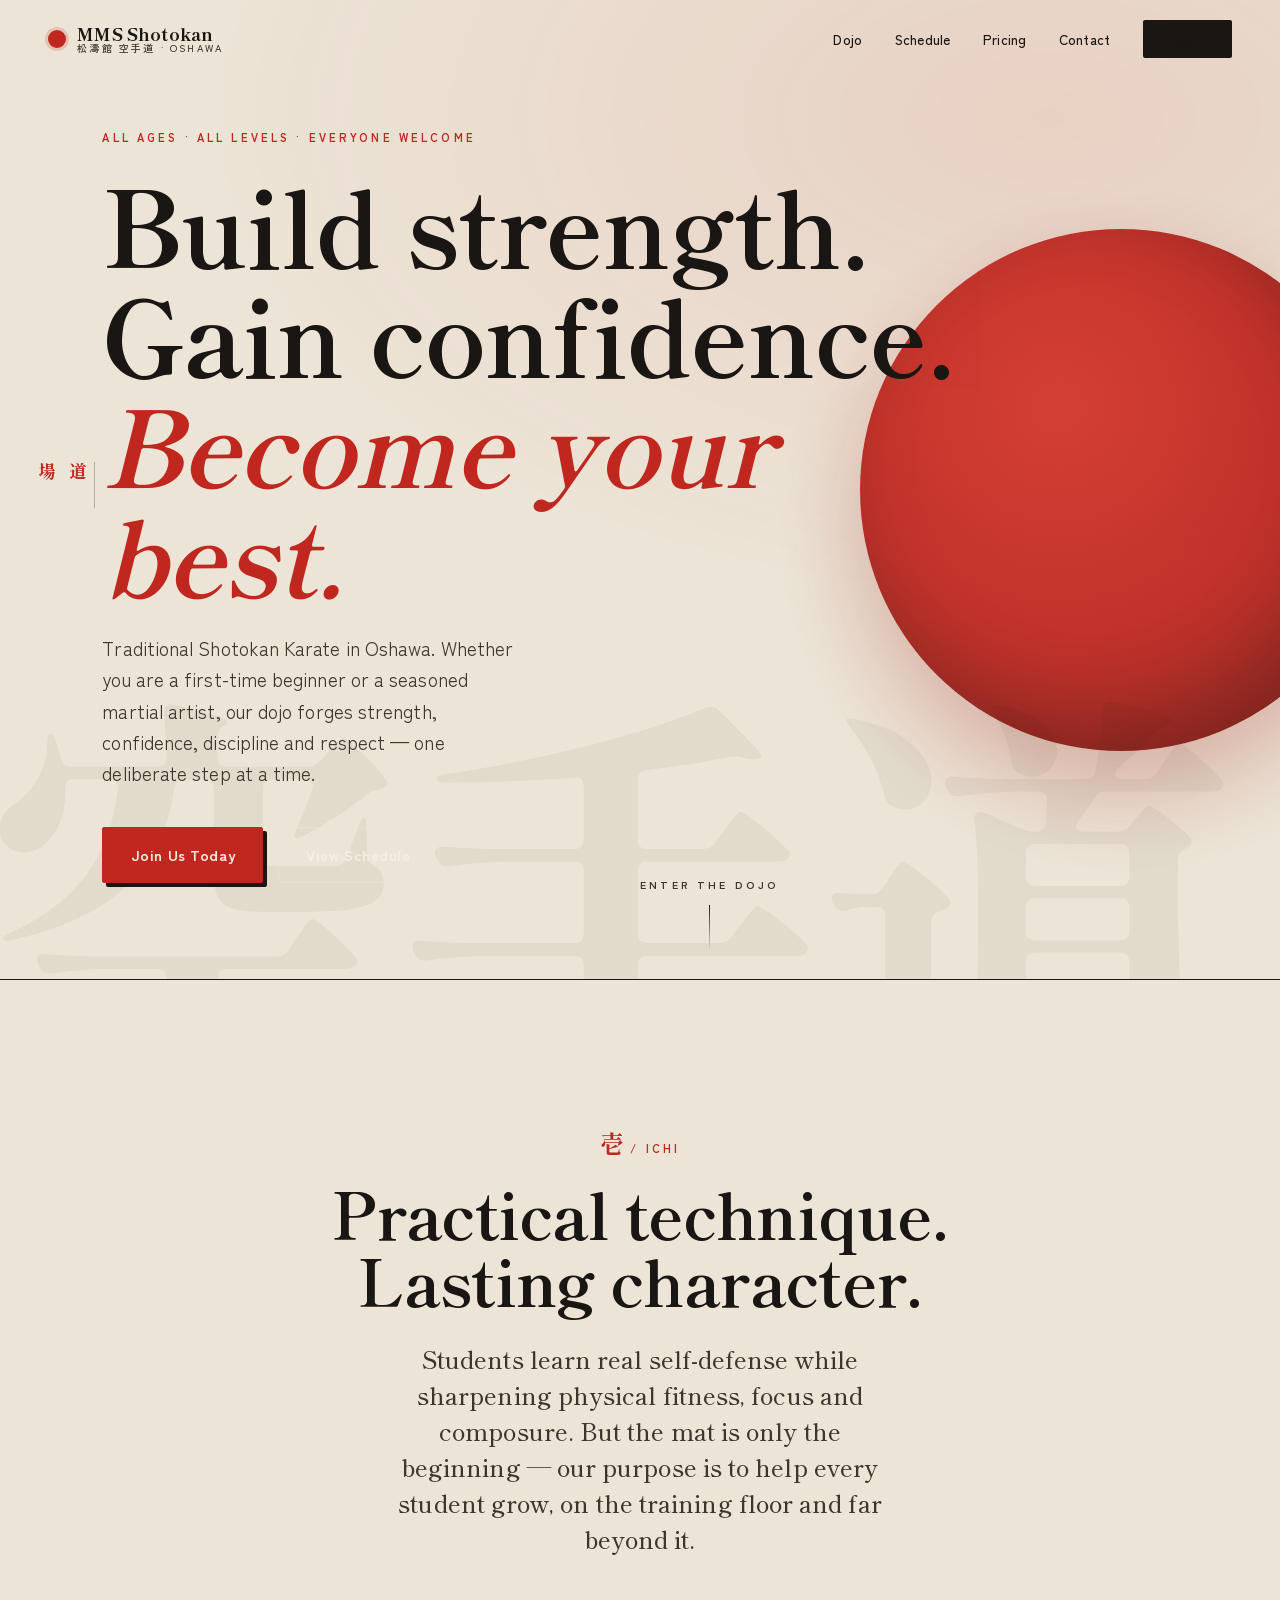
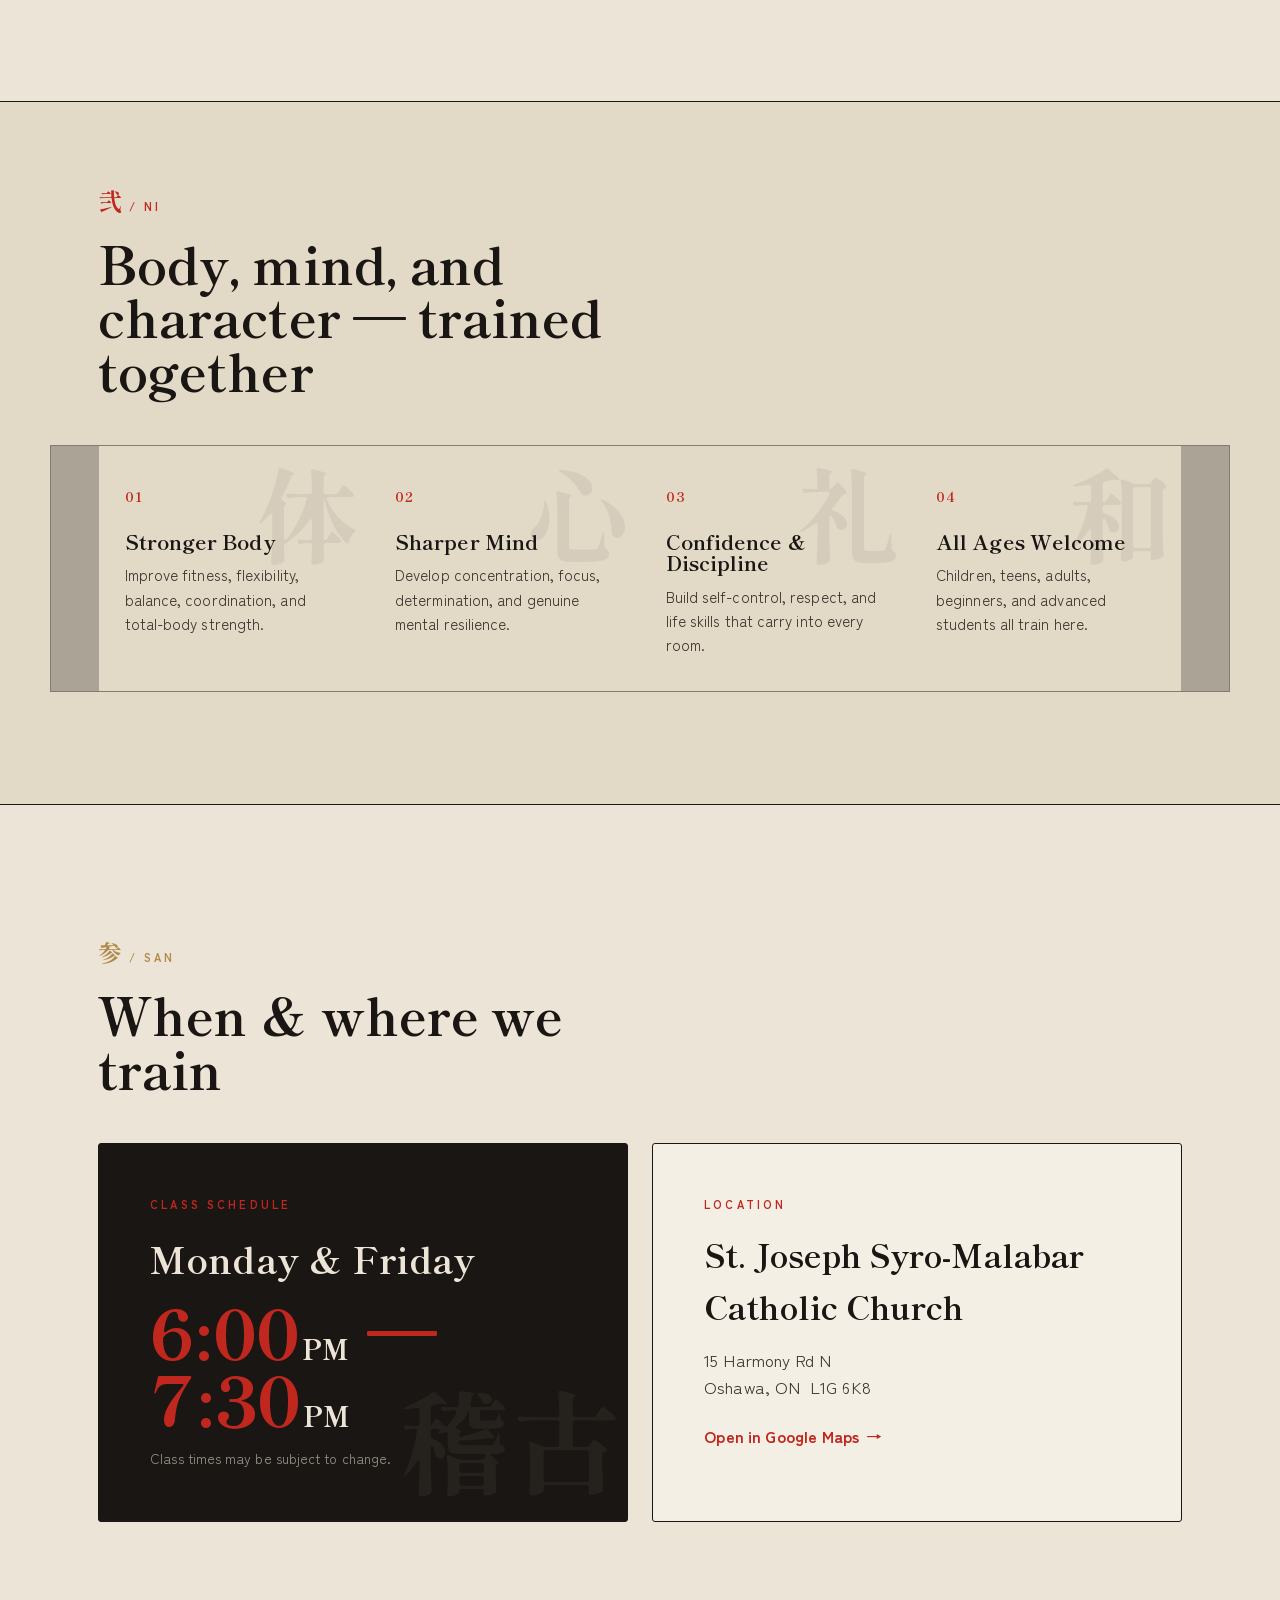
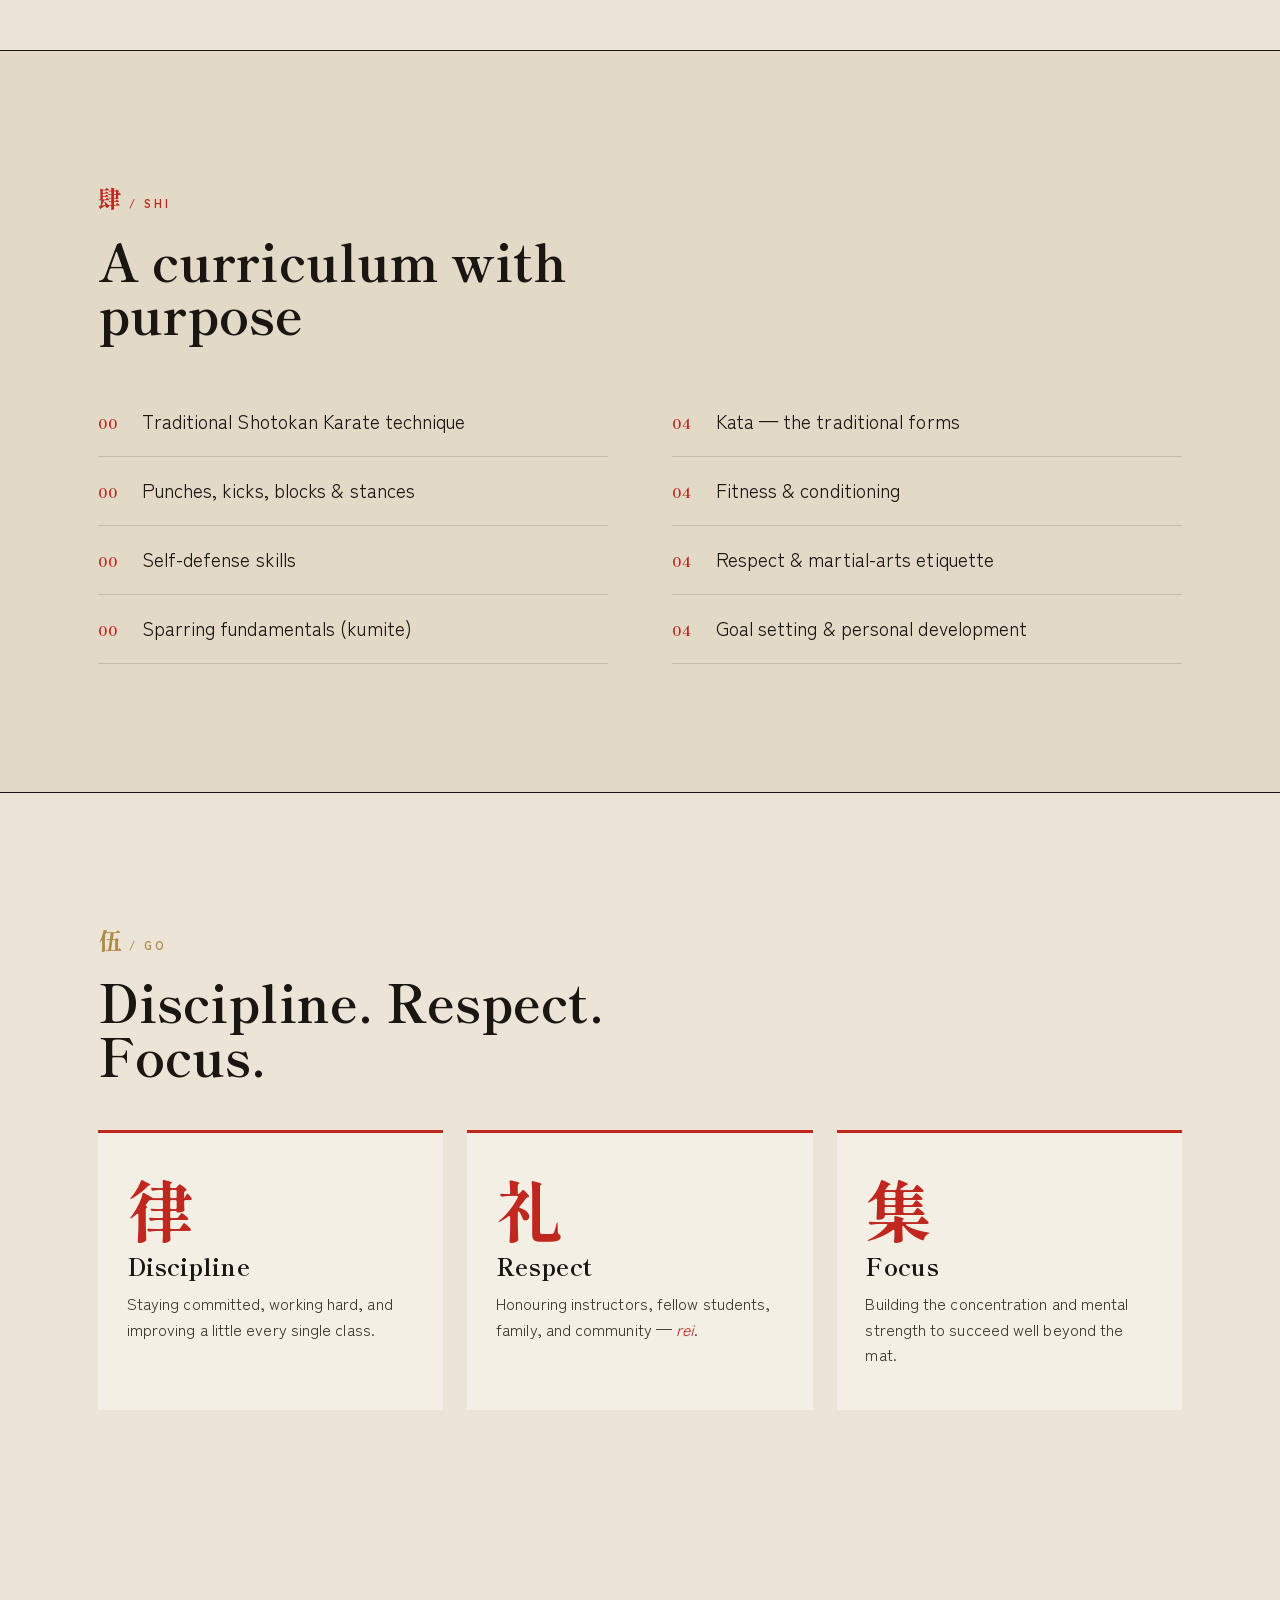
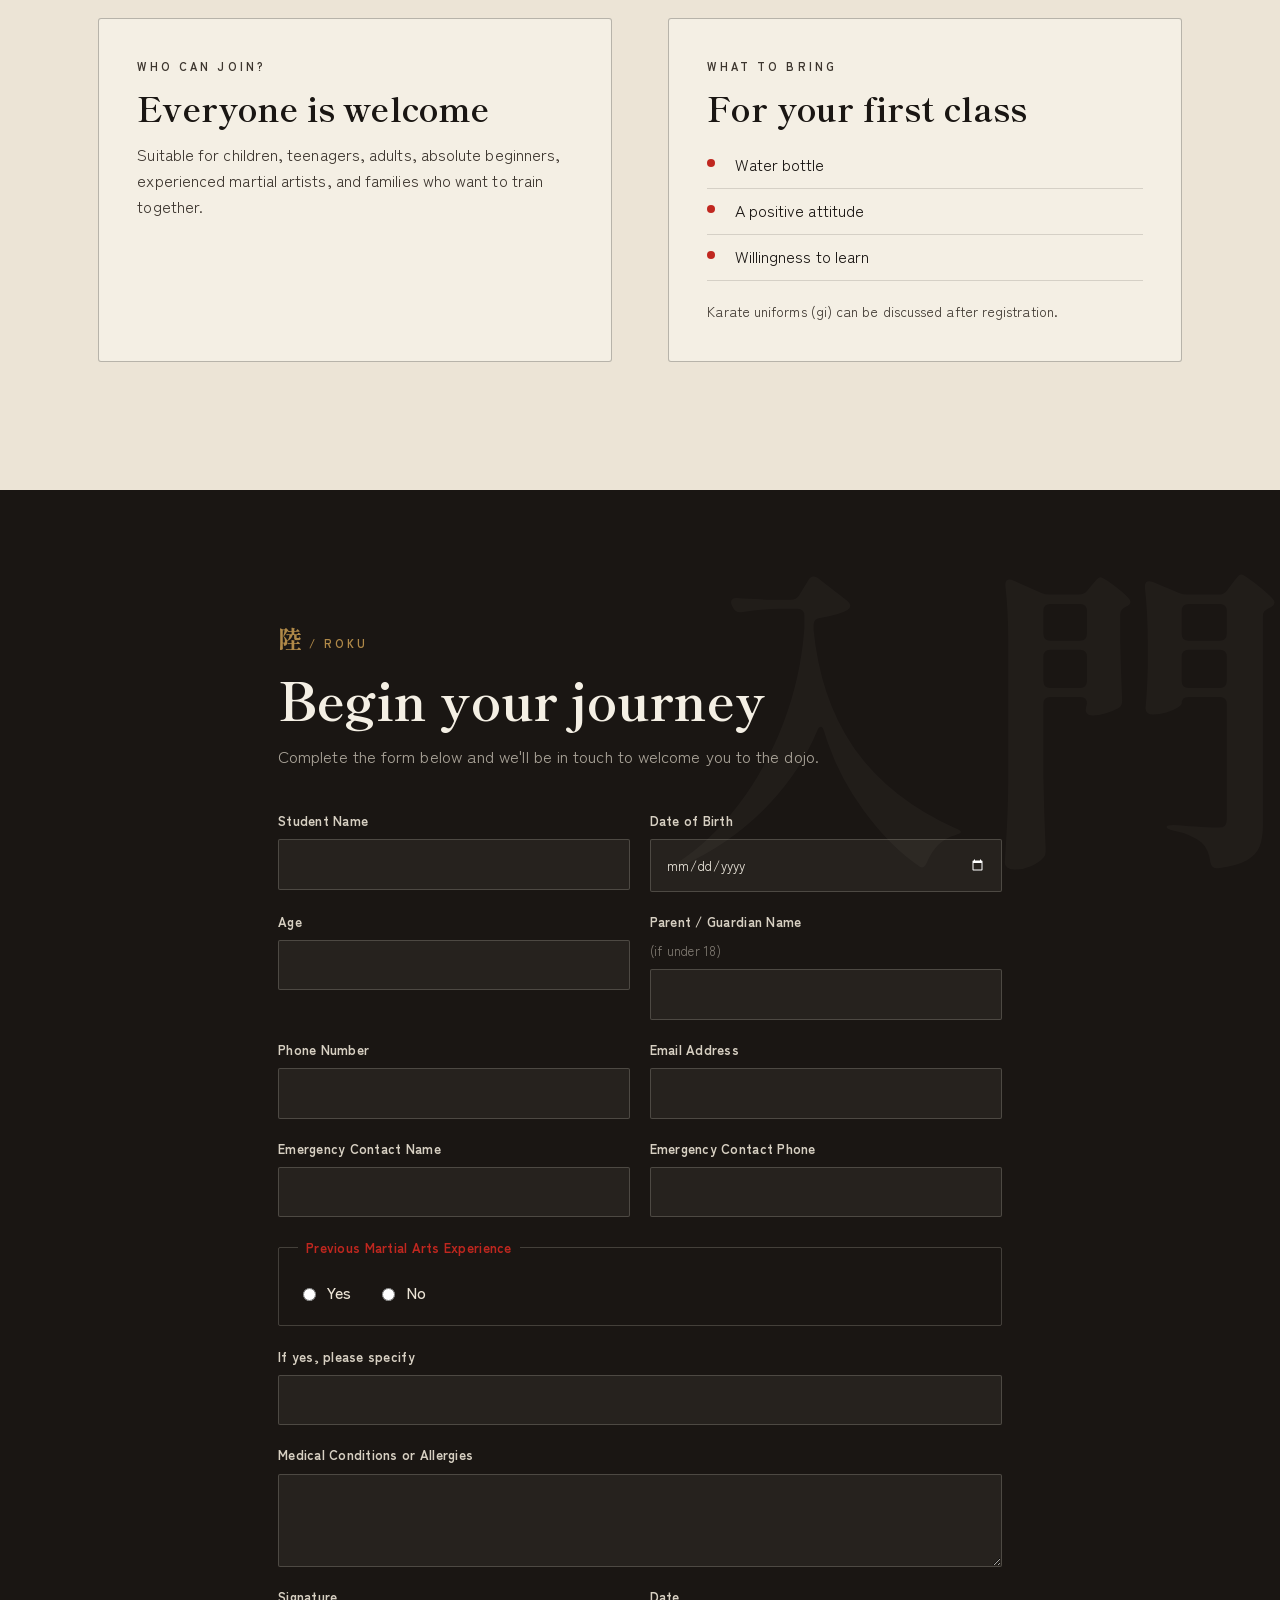
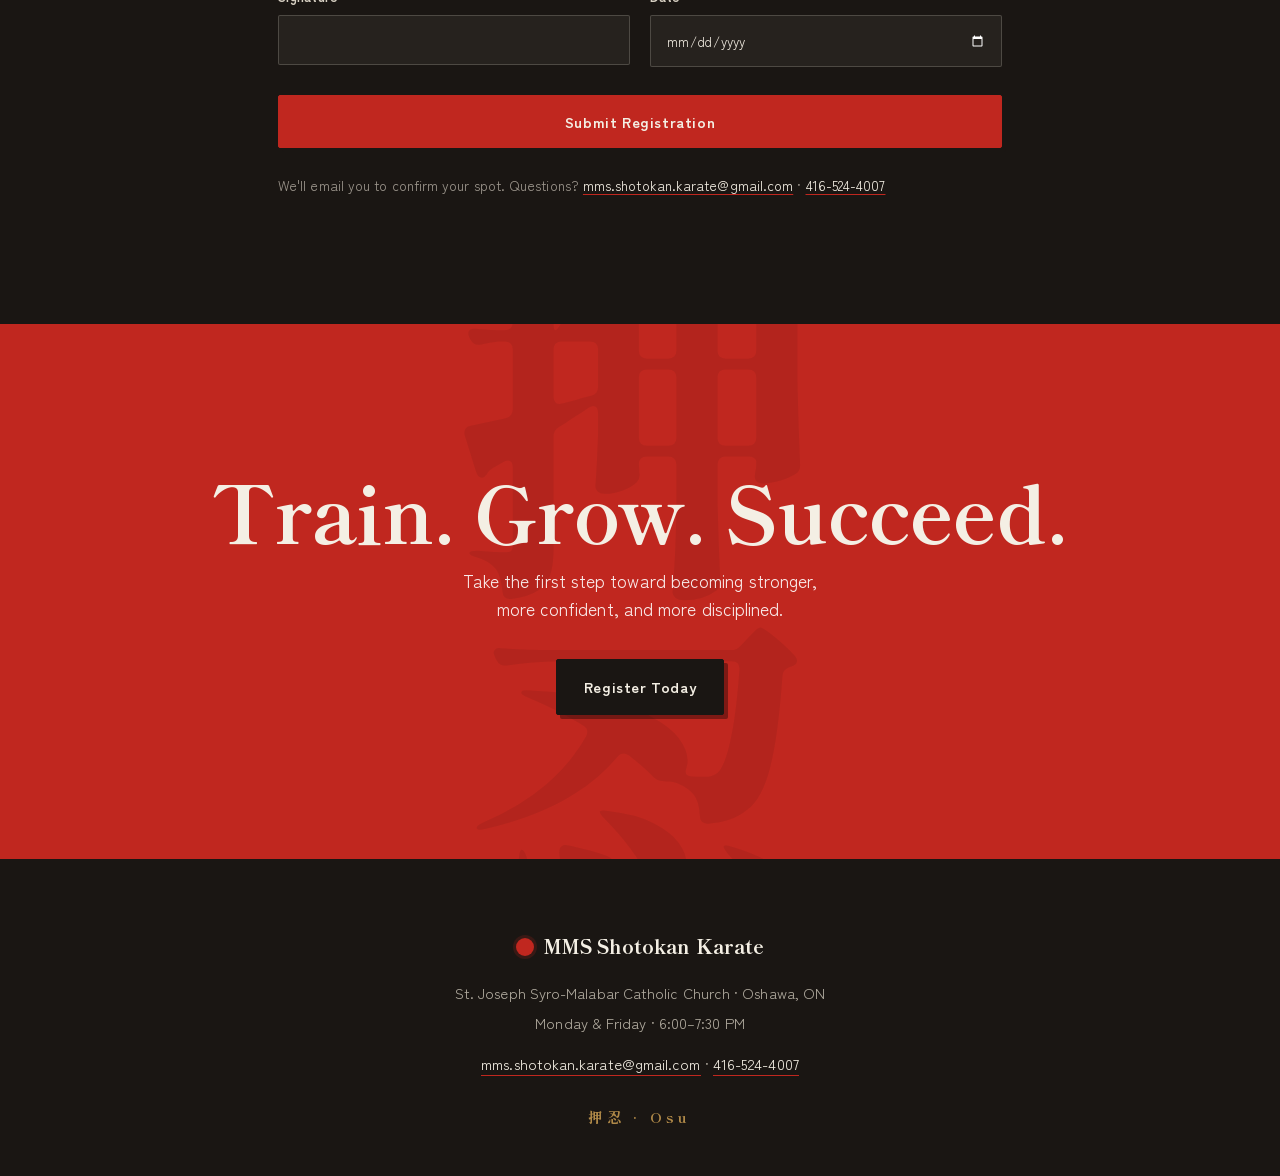
==== commit ece5d7bf: "Contact page (email) + Stripe payment platform (#1) * Add contact page (email) + Stripe payment plat" ====
--- a/index.html
+++ b/index.html
@@ -25,7 +25,8 @@
     <nav class="topnav" aria-label="Primary">
       <a href="#philosophy">Dojo</a>
       <a href="#schedule">Schedule</a>
-      <a href="#learn">Curriculum</a>
+      <a href="pricing.html">Pricing</a>
+      <a href="contact.html">Contact</a>
       <a href="#register" class="nav-cta">Register</a>
     </nav>
   </header>
@@ -220,7 +221,17 @@
           <p class="register-lede fade">Complete the form below and we'll be in touch to welcome you to the dojo.</p>
         </div>
 
-        <form class="reg-form fade" novalidate>
+        <form
+          class="reg-form fade"
+          data-web3form
+          data-subject="New registration — MMS Shotokan"
+          data-from-name="MMS Shotokan Registration"
+          data-success="Thank you — your registration has been received. We'll be in touch soon. 押忍"
+          novalidate
+        >
+          <label class="hp" aria-hidden="true">
+            Leave this empty<input type="checkbox" name="botcheck" tabindex="-1" autocomplete="off" />
+          </label>
           <div class="field-grid">
             <label class="field">Student Name<input type="text" name="studentName" autocomplete="name" /></label>
             <label class="field">Date of Birth<input type="date" name="dob" /></label>
@@ -249,9 +260,9 @@
           </div>
 
           <button type="submit" class="btn btn-solid btn-block">Submit Registration</button>
-          <p class="form-note" role="status">
-            This form is a front-end sample and can be connected to email, Google Forms, or a database later.
-            Questions? <a href="mailto:mms.shotokan.karate@gmail.com">mms.shotokan.karate@gmail.com</a>
+          <p class="form-note">
+            We'll email you to confirm your spot. Questions?
+            <a href="mailto:mms.shotokan.karate@gmail.com">mms.shotokan.karate@gmail.com</a>
             · <a href="tel:+14165244007">416-524-4007</a>
           </p>
         </form>
@@ -313,19 +324,7 @@
       onScroll();
     })();
 
-    // Friendly front-end-only form handling.
-    (function () {
-      var form = document.querySelector('.reg-form');
-      if (!form) return;
-      form.addEventListener('submit', function (ev) {
-        ev.preventDefault();
-        var btn = form.querySelector('button[type="submit"]');
-        var name = (form.studentName.value || '').trim();
-        btn.textContent = name ? 'Received — thank you, ' + name.split(' ')[0] + ' 押忍' : 'Received — thank you 押忍';
-        btn.classList.add('is-done');
-        btn.disabled = true;
-      });
-    })();
   </script>
+  <script src="assets/forms.js" defer></script>
 </body>
 </html>
--- a/styles.css
+++ b/styles.css
@@ -736,6 +736,216 @@
   .radio-row { gap: 1rem; }
 }
 
+/* ============================================================
+   SUBPAGES (contact, pricing, result pages)
+   ============================================================ */
+.subpage { background: var(--paper); }
+.page-main { padding-top: 6.5rem; }
+
+.page-hero {
+  position: relative;
+  max-width: var(--wrap);
+  margin: 0 auto;
+  padding: clamp(2.5rem, 7vw, 5rem) clamp(1.2rem, 5vw, 3rem) clamp(1.5rem, 4vw, 2.5rem);
+  overflow: hidden;
+}
+.page-hero .eyebrow { color: var(--vermilion); margin-bottom: 1rem; }
+.page-hero h1 { font-size: clamp(2.4rem, 6.5vw, 4.6rem); letter-spacing: -0.01em; margin-bottom: 1.2rem; }
+.page-lede { max-width: 52ch; font-size: clamp(1.02rem, 1.6vw, 1.2rem); color: var(--ink-soft); }
+.kanji-watermark.small {
+  position: absolute;
+  top: -2rem; right: -0.5rem;
+  font-size: clamp(9rem, 22vw, 18rem);
+  font-family: var(--serif); font-weight: 800;
+  color: var(--ink); opacity: 0.05; pointer-events: none; user-select: none; line-height: 1;
+}
+
+/* ---------- Contact layout ---------- */
+.contact-layout {
+  max-width: var(--wrap);
+  margin: 0 auto;
+  padding: clamp(1.5rem, 4vw, 3rem) clamp(1.2rem, 5vw, 3rem) clamp(4rem, 9vw, 7rem);
+  display: grid;
+  grid-template-columns: 1.35fr 1fr;
+  gap: clamp(1.5rem, 4vw, 3rem);
+  align-items: start;
+}
+.contact-form-wrap {
+  background: var(--ink);
+  color: var(--paper);
+  padding: clamp(1.8rem, 4vw, 2.8rem);
+  border-radius: 3px;
+  border: 1.5px solid var(--ink);
+}
+.contact-info { display: flex; flex-direction: column; gap: 1.2rem; }
+.info-card {
+  background: var(--paper-3);
+  border: 1px solid var(--line-strong);
+  border-left: 3px solid var(--vermilion);
+  border-radius: 3px;
+  padding: 1.6rem 1.7rem;
+}
+.info-strong { font-family: var(--serif); font-weight: 700; font-size: 1.15rem; margin-bottom: 0.4rem; }
+.info-plain { color: var(--ink-soft); }
+.info-accent { font-family: var(--serif); font-weight: 800; font-size: 1.7rem; color: var(--vermilion); }
+.plain-link { color: var(--ink); text-decoration: none; border-bottom: 1px solid var(--vermilion); }
+.plain-link:hover { color: var(--vermilion); }
+
+/* select styled like inputs */
+select {
+  width: 100%;
+  font: inherit;
+  font-family: var(--sans);
+  color: var(--paper-3);
+  background: rgba(236,228,214,0.06);
+  border: 1px solid rgba(236,228,214,0.2);
+  border-radius: 2px;
+  padding: 0.85rem 0.95rem;
+  appearance: none;
+  background-image: url("data:image/svg+xml,%3Csvg xmlns='http://www.w3.org/2000/svg' width='12' height='8'%3E%3Cpath d='M1 1l5 5 5-5' stroke='%23ece4d6' stroke-width='1.6' fill='none'/%3E%3C/svg%3E");
+  background-repeat: no-repeat;
+  background-position: right 1rem center;
+}
+select:focus { outline: none; border-color: var(--vermilion); box-shadow: 0 0 0 3px rgba(192,39,31,0.25); }
+
+/* honeypot */
+.hp { position: absolute; left: -9999px; width: 1px; height: 1px; overflow: hidden; }
+
+/* form status message */
+.form-status {
+  margin-top: 1.1rem;
+  padding: 0.75rem 1rem;
+  border-radius: 2px;
+  font-size: 0.9rem;
+  font-weight: 500;
+}
+.form-status.is-pending { background: rgba(236,228,214,0.1); color: var(--paper); }
+.form-status.is-success { background: rgba(46,125,50,0.16); color: #bfe3c0; border: 1px solid rgba(120,190,120,0.4); }
+.form-status.is-error   { background: rgba(192,39,31,0.16); color: #f2b8b4; border: 1px solid rgba(192,39,31,0.5); }
+/* on the light contact page the reg-form is on dark, so keep light text */
+
+/* ============================================================
+   PRICING / PLANS
+   ============================================================ */
+.plans {
+  max-width: 940px;
+  margin: 0 auto;
+  padding: clamp(1.5rem, 4vw, 2.5rem) clamp(1.2rem, 5vw, 3rem) 0;
+  display: grid;
+  grid-template-columns: 1fr 1fr;
+  gap: 1.6rem;
+  align-items: stretch;
+}
+.plan {
+  position: relative;
+  display: flex;
+  flex-direction: column;
+  background: var(--paper-3);
+  border: 1.5px solid var(--ink);
+  border-radius: 4px;
+  padding: 2.2rem 2rem 2rem;
+  overflow: hidden;
+}
+.plan-featured {
+  background: var(--ink);
+  color: var(--paper);
+  box-shadow: 8px 8px 0 var(--vermilion);
+}
+.plan-flag {
+  position: absolute;
+  top: 1.2rem; right: -2.6rem;
+  transform: rotate(45deg);
+  background: var(--vermilion);
+  color: var(--paper-3);
+  font-size: 0.66rem;
+  font-weight: 700;
+  letter-spacing: 0.18em;
+  text-transform: uppercase;
+  padding: 0.35rem 3rem;
+}
+.plan-kanji {
+  position: absolute;
+  top: -0.5rem; right: 0.4rem;
+  font-family: var(--serif); font-weight: 800; font-size: 6rem;
+  color: var(--vermilion); opacity: 0.14; line-height: 1;
+}
+.plan-featured .plan-kanji { color: var(--paper); opacity: 0.08; }
+.plan .card-eyebrow { color: var(--vermilion); }
+.plan-featured .card-eyebrow { color: var(--gold); }
+.plan h2 { font-size: 1.9rem; margin: 0.4rem 0 1rem; }
+.plan-price { font-family: var(--serif); font-weight: 800; line-height: 1; margin-bottom: 1rem; display: flex; align-items: baseline; gap: 0.15em; }
+.plan-price .cur { font-size: 1.4rem; color: var(--vermilion); }
+.plan-featured .plan-price .cur { color: var(--gold); }
+.plan-price .amt { font-size: clamp(2.8rem, 7vw, 4rem); }
+.plan-price .per { font-family: var(--sans); font-weight: 500; font-size: 0.9rem; color: var(--ink-soft); letter-spacing: 0.02em; }
+.plan-featured .plan-price .per { color: rgba(236,228,214,0.6); }
+.plan-desc { color: var(--ink-soft); font-size: 0.98rem; margin-bottom: 1.4rem; }
+.plan-featured .plan-desc { color: rgba(236,228,214,0.72); }
+.plan-list { list-style: none; margin: 0 0 1.6rem; padding: 0; flex: 1; }
+.plan-list li {
+  padding: 0.6rem 0 0.6rem 1.6rem;
+  position: relative;
+  border-bottom: 1px solid var(--line);
+  font-size: 0.96rem;
+}
+.plan-featured .plan-list li { border-color: rgba(236,228,214,0.14); }
+.plan-list li::before {
+  content: "";
+  position: absolute; left: 0; top: 0.95rem;
+  width: 9px; height: 9px; border-radius: 50%;
+  background: var(--vermilion);
+}
+.plan-featured .plan-buy { background: var(--gold); border-color: var(--gold); box-shadow: 4px 4px 0 rgba(0,0,0,0.35); color: var(--ink); }
+.plan-featured .plan-buy:hover { background: #c39a56; }
+
+.plans-note {
+  max-width: 940px;
+  margin: 1.4rem auto 0;
+  padding: 0 clamp(1.2rem, 5vw, 3rem);
+  text-align: center;
+  font-size: 0.92rem;
+  min-height: 1.4rem;
+}
+.plans-note.is-pending { color: var(--ink-soft); }
+.plans-note.is-error { color: var(--vermilion-deep); }
+.plans-fineprint {
+  max-width: 720px;
+  margin: 1.5rem auto 0;
+  padding: 0 clamp(1.2rem, 5vw, 3rem) clamp(4rem, 9vw, 7rem);
+  text-align: center;
+}
+.plans-fineprint a { color: var(--vermilion); font-weight: 600; }
+
+/* ============================================================
+   RESULT PAGES (success / cancel)
+   ============================================================ */
+.result-page {
+  position: relative;
+  min-height: 100svh;
+  display: flex;
+  align-items: center;
+  justify-content: center;
+  padding: 6rem 1.5rem;
+  overflow: hidden;
+  text-align: center;
+}
+.result-hinomaru {
+  position: absolute;
+  top: 50%; left: 50%;
+  transform: translate(-50%, -50%);
+  width: min(70vh, 640px); height: min(70vh, 640px);
+  opacity: 0.1;
+  animation: none;
+}
+.result-inner { position: relative; z-index: 2; max-width: 560px; }
+.result-kanji { font-family: var(--serif); font-weight: 800; font-size: 4.5rem; color: var(--vermilion); display: block; margin-bottom: 1rem; letter-spacing: 0.1em; }
+.result-kanji.faint { color: var(--ink-soft); opacity: 0.5; }
+.result-inner .eyebrow { color: var(--vermilion); margin-bottom: 0.8rem; }
+.result-inner h1 { font-size: clamp(2rem, 5vw, 3.4rem); margin-bottom: 1.2rem; }
+.result-inner .hero-actions { justify-content: center; margin-top: 2rem; }
+.btn-ghost-dark { color: var(--ink); border-color: var(--line-strong); }
+.btn-ghost-dark:hover { background: rgba(26,22,19,0.06); border-color: var(--ink); }
+
 /* ---------- Reduced motion ---------- */
 @media (prefers-reduced-motion: reduce) {
   *, *::before, *::after {
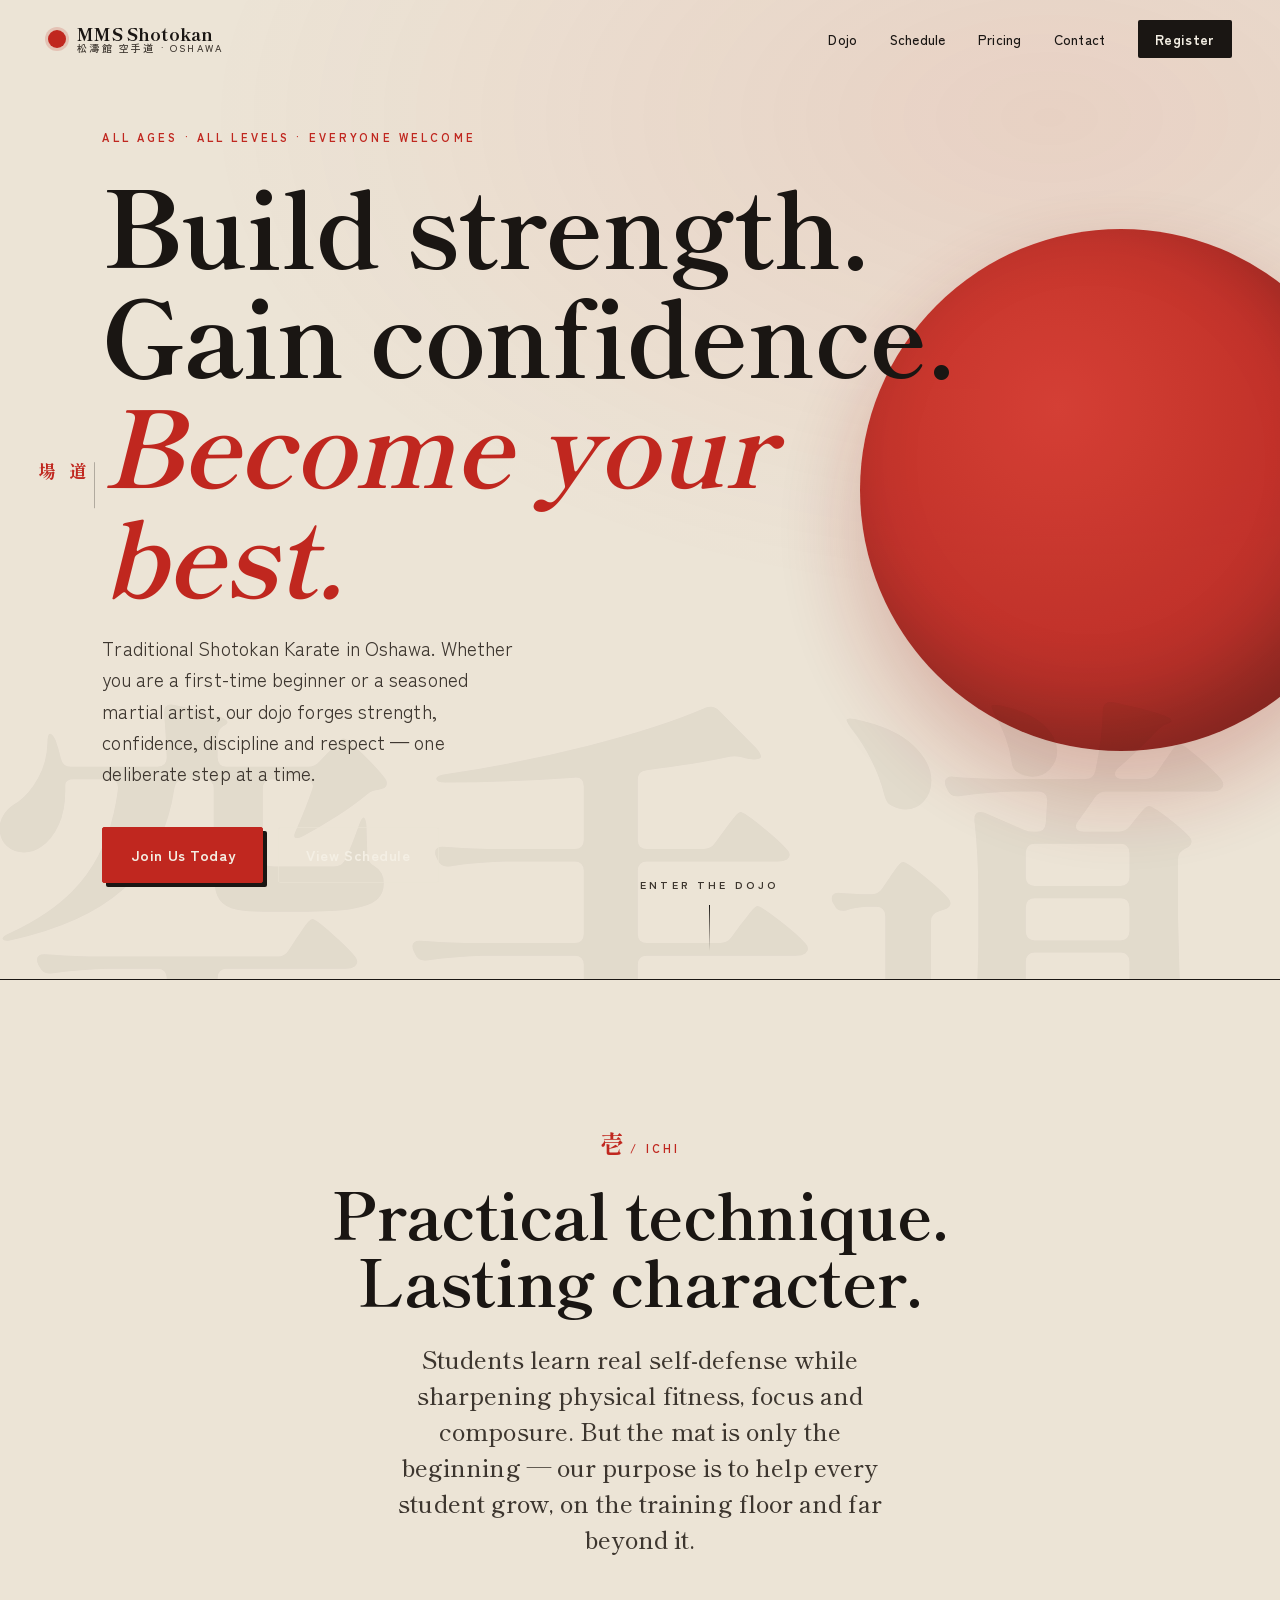
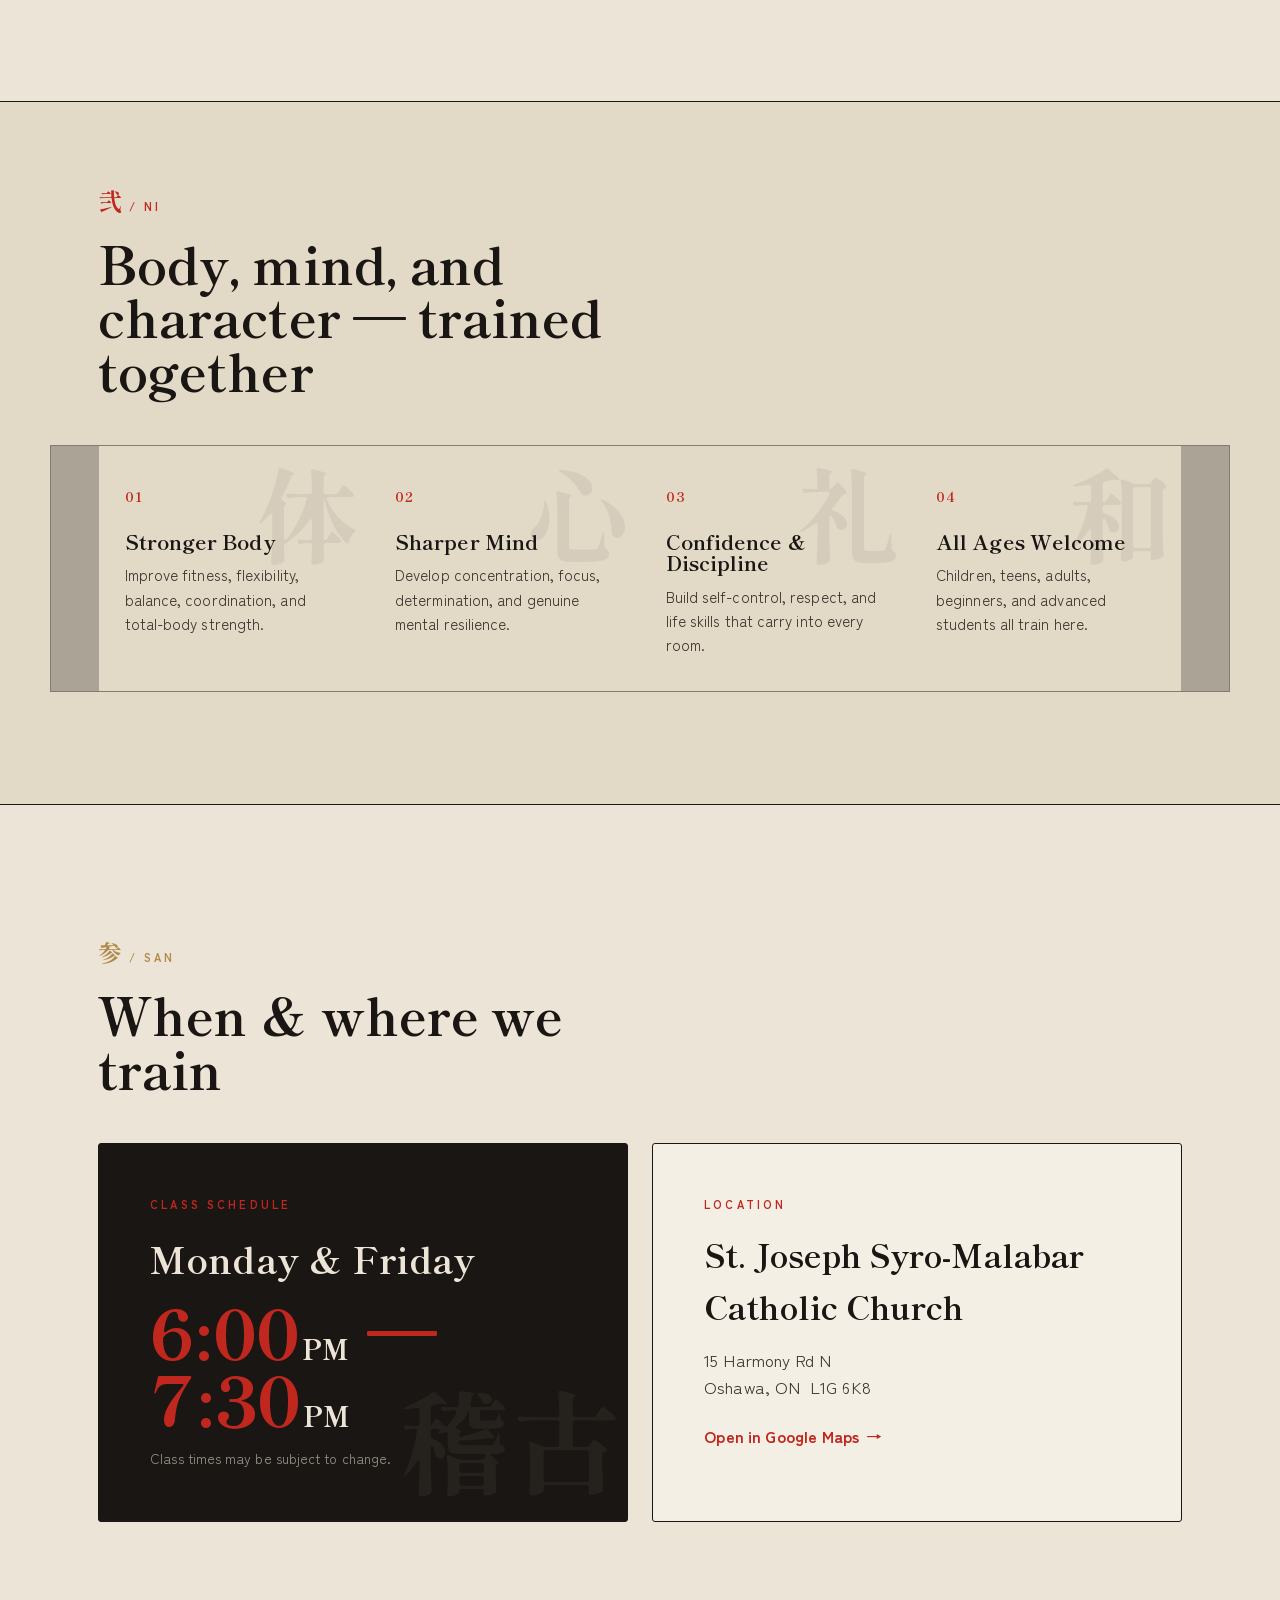
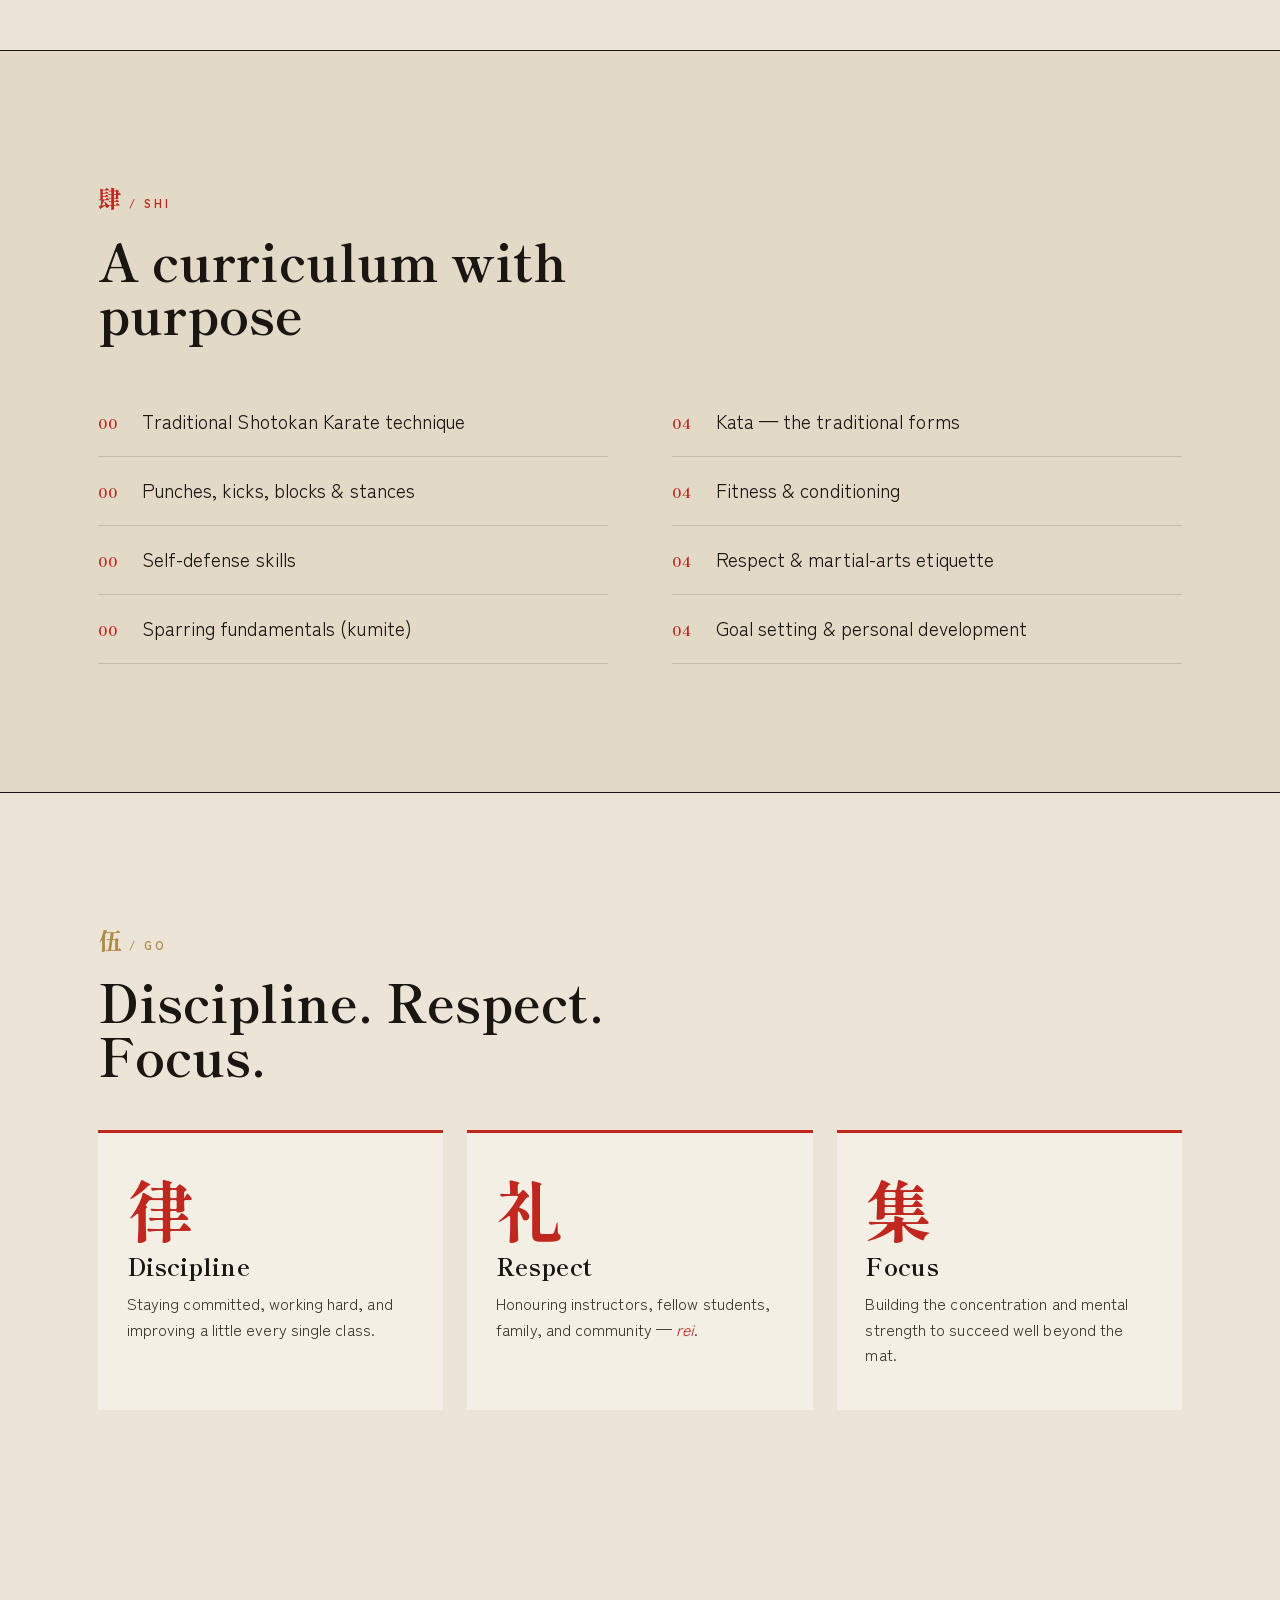
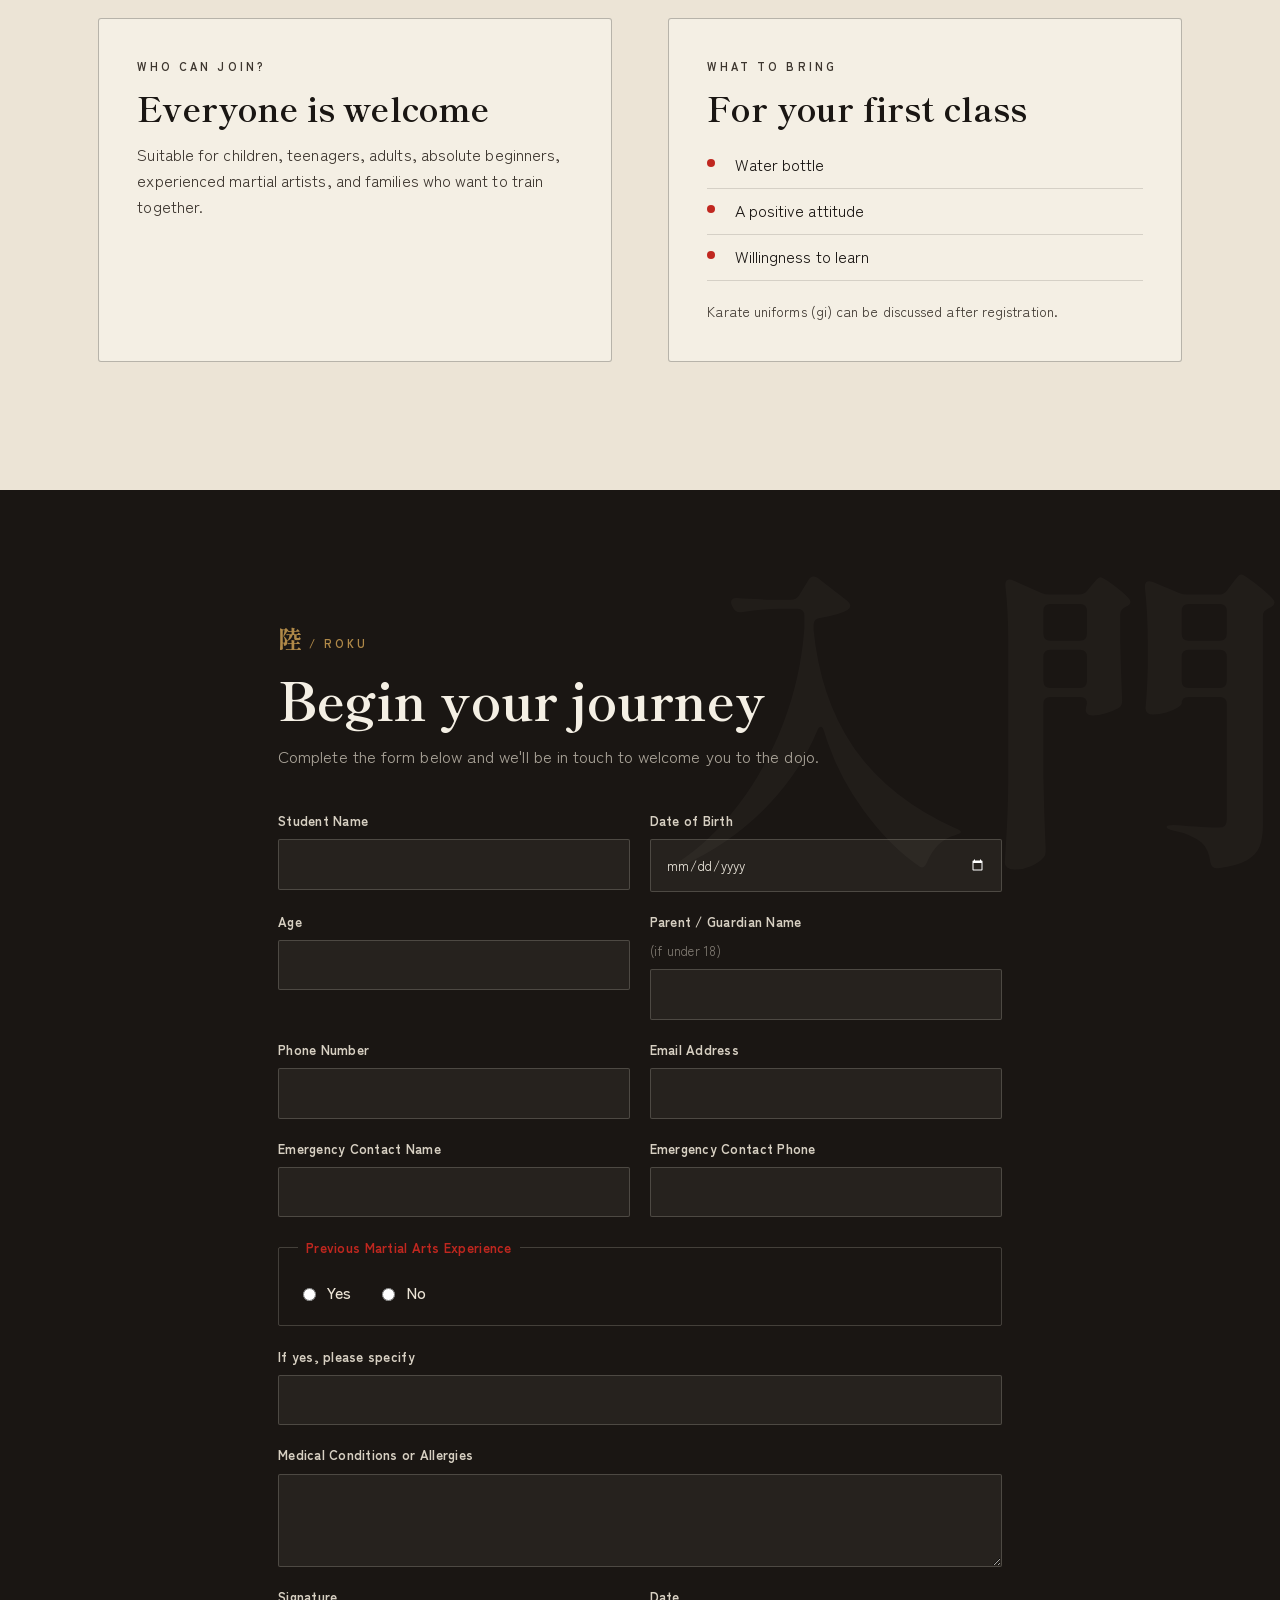
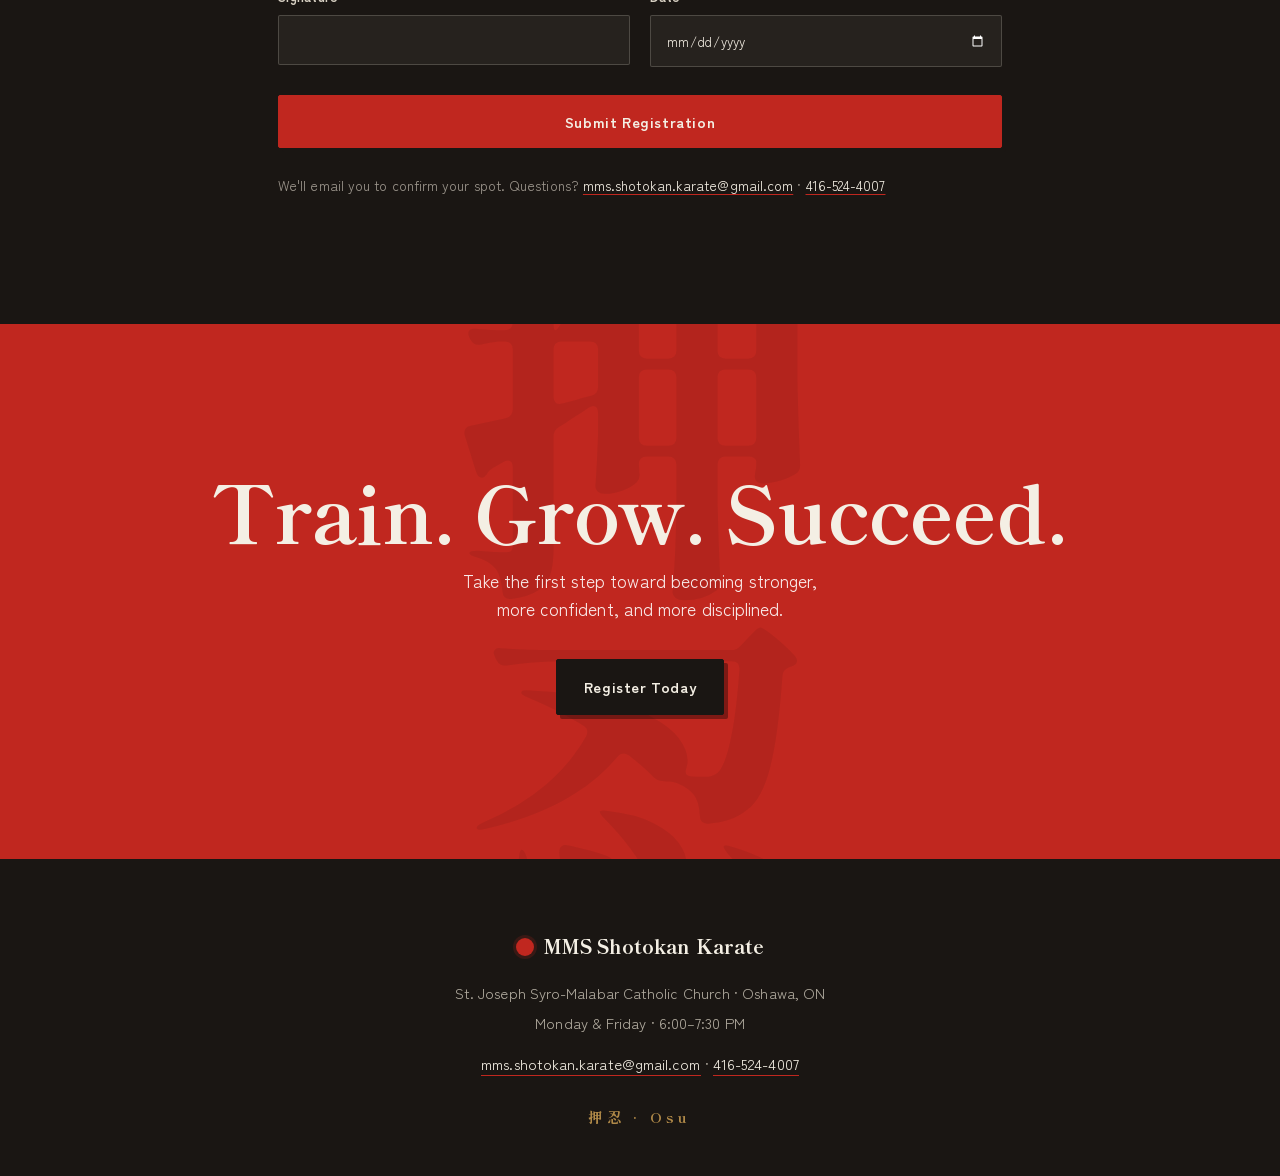
==== commit fb8f5105: "fix: Register button invisible (dark text on dark pill) (#32) Scope .nav-cta to .topnav a.nav-cta so" ====
--- a/index.html
+++ b/index.html
@@ -8,7 +8,7 @@
   <link rel="preconnect" href="https://fonts.googleapis.com" />
   <link rel="preconnect" href="https://fonts.gstatic.com" crossorigin />
   <link href="https://fonts.googleapis.com/css2?family=Shippori+Mincho+B1:wght@500;600;700;800&family=Zen+Kaku+Gothic+New:wght@400;500;700;900&display=swap" rel="stylesheet" />
-  <link rel="stylesheet" href="styles.css" />
+  <link rel="stylesheet" href="styles.css?v=3" />
 </head>
 <body>
   <!-- grain + paper texture overlay -->
@@ -325,6 +325,6 @@
     })();
 
   </script>
-  <script src="assets/forms.js" defer></script>
+  <script src="assets/forms.js?v=3" defer></script>
 </body>
 </html>
--- a/styles.css
+++ b/styles.css
@@ -167,7 +167,8 @@
   transition: transform 0.35s var(--ease);
 }
 .topnav a:not(.nav-cta):hover::after { transform: scaleX(1); }
-.nav-cta {
+/* scoped to .topnav a.nav-cta (0,2,1) so its light color beats .topnav a (0,1,1) */
+.topnav a.nav-cta {
   background: var(--ink);
   color: var(--paper-3);
   padding: 0.5rem 1.1rem;
@@ -175,7 +176,7 @@
   font-weight: 700;
   transition: background 0.3s var(--ease);
 }
-.nav-cta:hover { background: var(--vermilion); }
+.topnav a.nav-cta:hover { background: var(--vermilion); }
 
 /* ============================================================
    HERO
